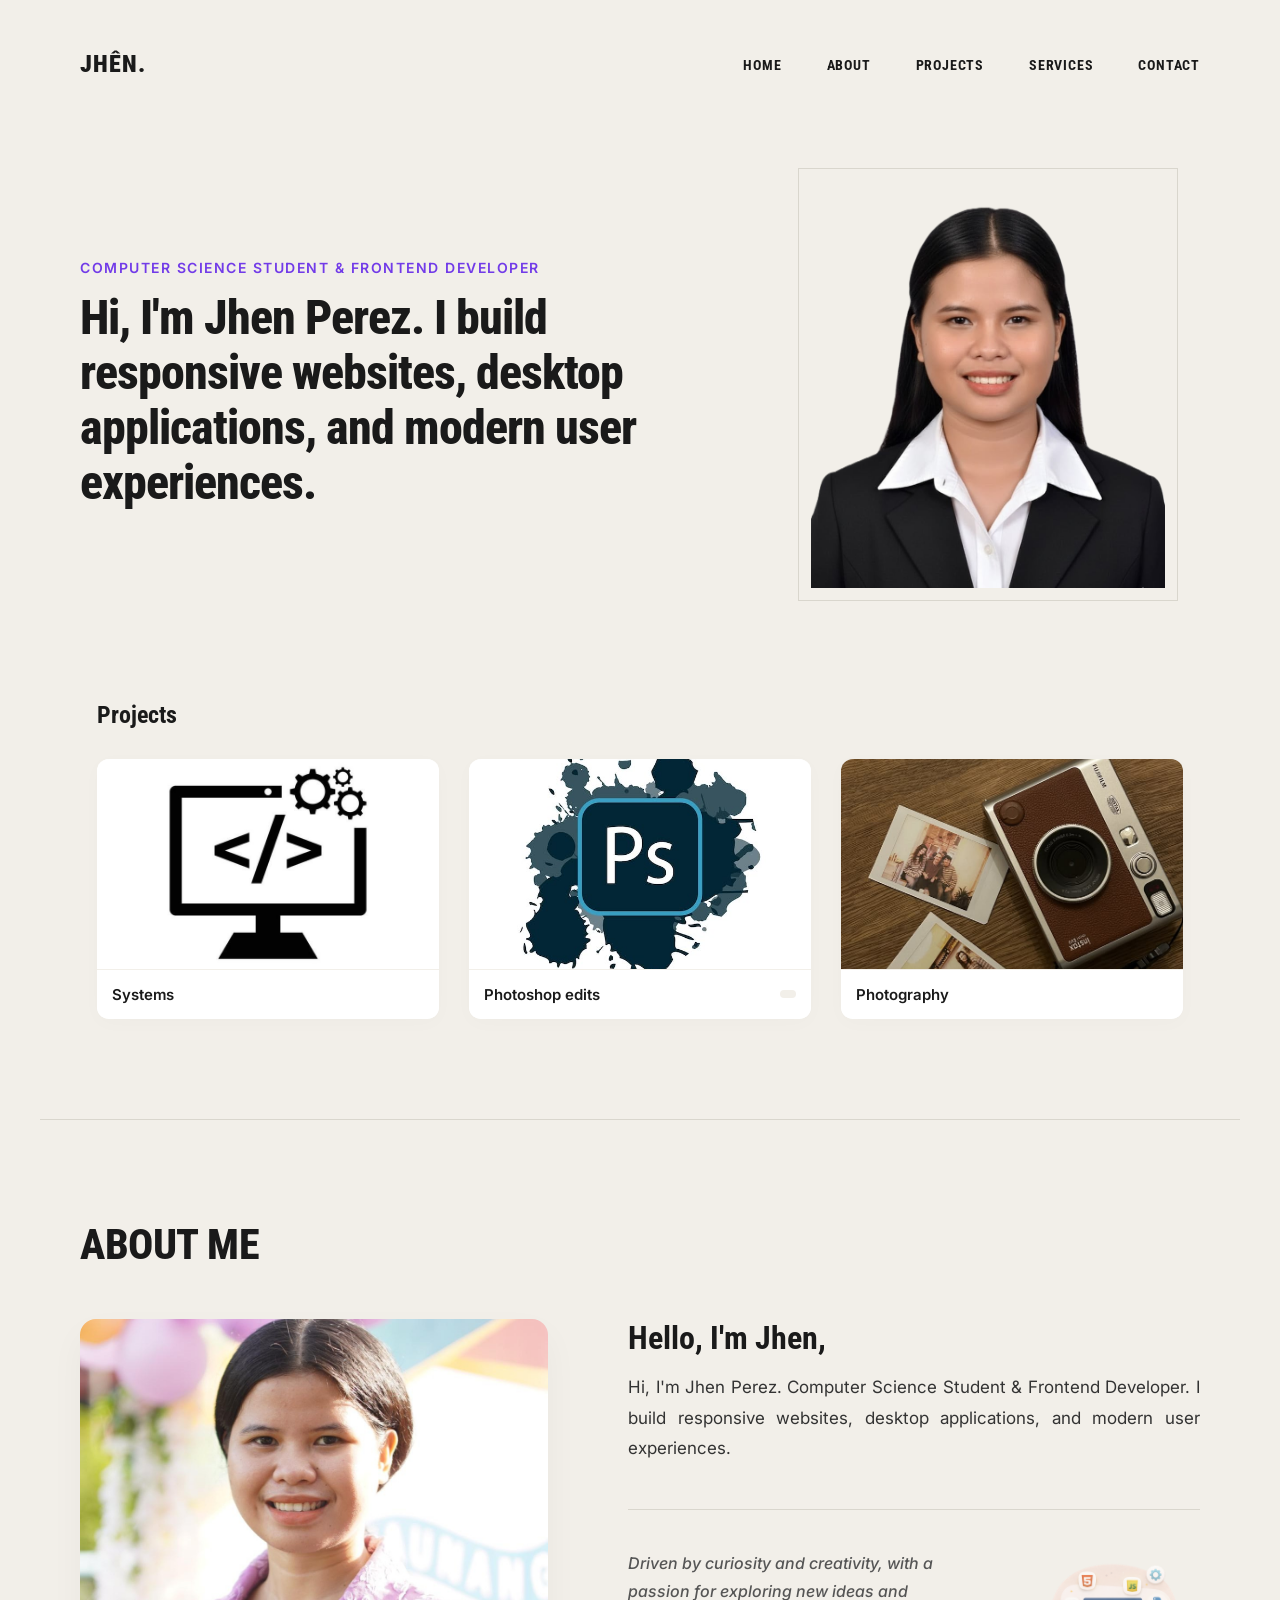
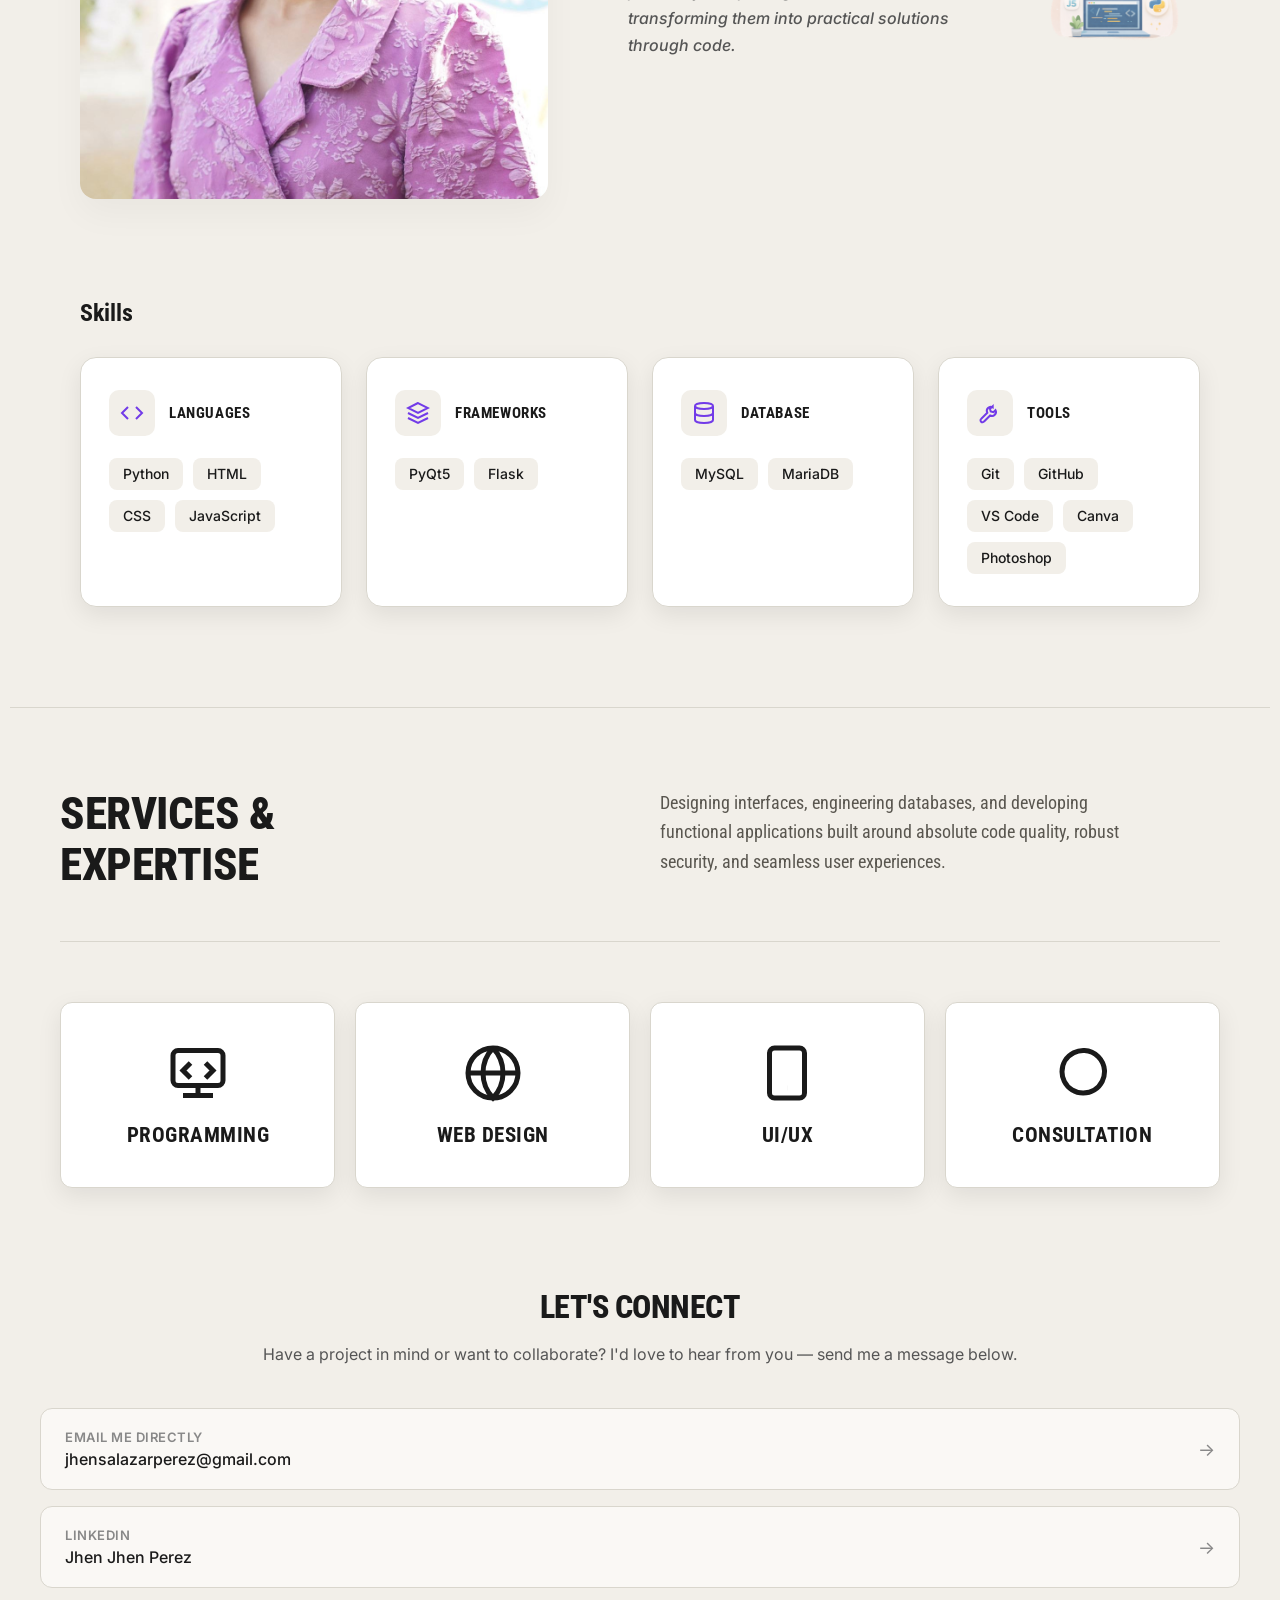
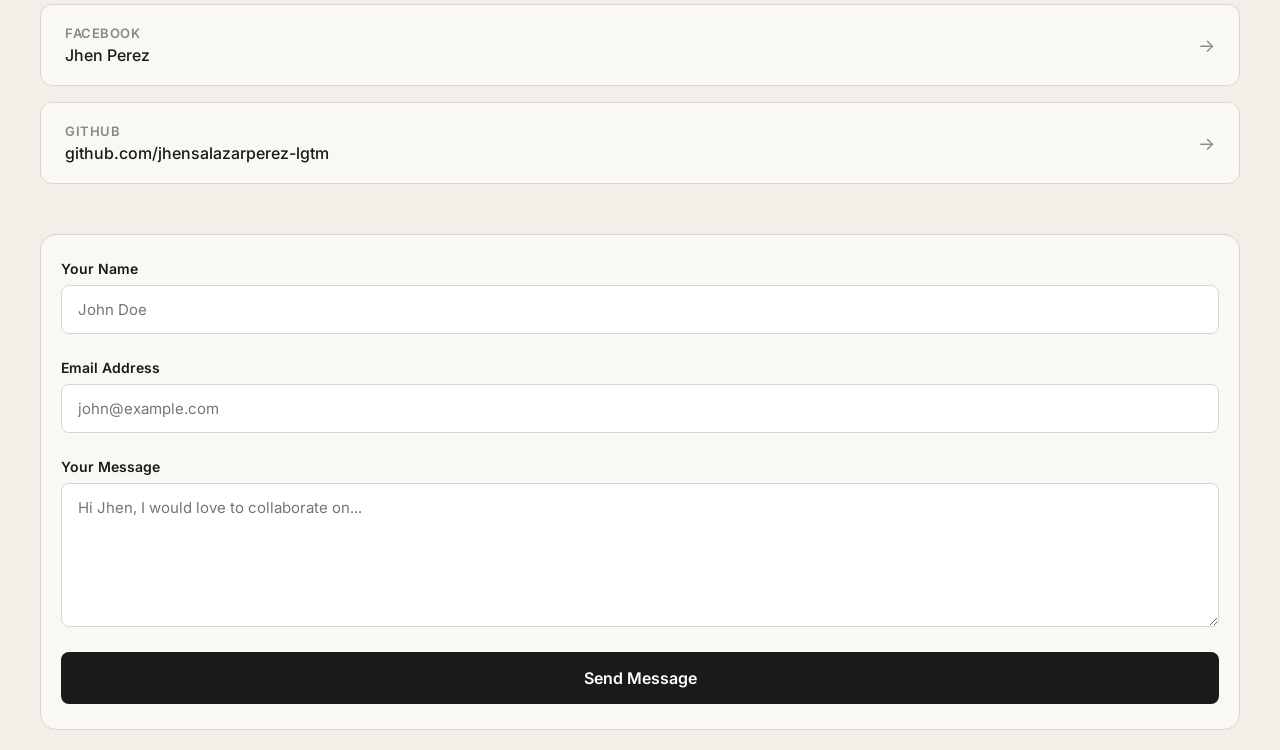
==== index.html @ 94d06344 "Update index.html" ====
<!DOCTYPE html>
<html lang="en">
<head>
  <link rel="preconnect" href="https://fonts.googleapis.com">
  <link rel="preconnect" href="https://fonts.gstatic.com" crossorigin>
  <link href="https://fonts.googleapis.com/css2?family=Roboto+Condensed:ital,wght=0,100..900;1,100..900&display=swap" rel="stylesheet">

  <link rel="stylesheet" href="my_portfolio.css">
  <link rel="stylesheet" href="about-page.css">
  <link rel="stylesheet" href="service-page.css">
  <link rel="stylesheet" href="contact.css">
  <link rel="stylesheet" href="modal.css">

  <meta charset="UTF-8">
  <meta name="viewport" content="width=device-width, initial-scale=1.0">
  <title>Jhen Perez | Portfolio</title>
</head>
<body>
  <div class="first-page-container">
      <div class="header">
        <nav class="navbar">
          <div class="logo">JHÊN.</div>
          
          <input type="checkbox" id="menu-toggle" class="menu-checkbox">
          <label for="menu-toggle" class="hamburger-button">
            <span></span>
            <span></span>
            <span></span>
          </label>

          <ul class="nav-links">
            <li><a href="#home-page">Home</a></li>
            <li><a href="#about-page">About</a></li>
            <li><a href="#feature-page">Projects</a></li>
            <li><a href="#services-page">Services</a></li>
            <li><a href="#contact-page">Contact</a></li>
          </ul>
        </nav>
      </div>

      <div id="home-page" class="me-page">
        <div class="intro">
          <p class="intro-eyebrow">Computer Science Student &amp; Frontend Developer</p>
          <h1 class="intro-text">
            Hi, I'm Jhen Perez. I build responsive websites, desktop applications, and modern user experiences.
          </h1>
        </div>
        <div class="my_photo">
          <div class="photo-frame">
            <img src="id.png" class="profile-img" alt="Jhen Profile">
          </div>
        </div>
      </div>

      <div id="feature-page" class="feature-page">
        <p class="featured-text">Projects</p>
        <div class="featured-divs">
          <!-- Card 1: Systems -->
          <div class="featured-container" data-modal-target="modal-programming">
            <div class="card-img-wrapper">
              <img src="system-logo.jpg" class="project-img" alt="Systems">
            </div>
            <div class="card-meta">
              <span class="project-name">Systems</span>
            </div>
          </div>
          <!-- Card 2: Photoshop Edits -->
          <div class="featured-container" data-modal-target="modal-webdesign">
            <div class="card-img-wrapper">
              <img src="ps-logo.jpg" class="project-img" alt="Photoshop edits">
            </div>
            <div class="card-meta">
              <span class="project-name">Photoshop edits</span>
              <span class="project-tech"></span>
            </div>
          </div>
          <!-- Card 3: Photography -->
          <div class="featured-container" data-modal-target="modal-photography">
            <div class="card-img-wrapper">
              <img src="photography.jpg" class="project-img" alt="Photography Collection">
            </div>
            <div class="card-meta">
              <span class="project-name">Photography</span>
            </div>
          </div>
        </div>
      </div>
  </div> 

  
  <div id="about-page" class="second-page-container">
    <div class="about-header">
      <h2 class="paragraph-about-me">About me</h2>
    </div>
    
    <div class="about-content-grid">
      <div class="second-img-container">
        <img src="jhen.jpg" class="jhen-img" alt="Jhen Portrait">
      </div>
      
      <div class="another-div">
        <div class="hello-im-jhen">
          <h3 class="paragraph-hello">Hello, I'm Jhen,</h3>
          <p class="description-text">
           Hi, I'm Jhen Perez. Computer Science Student & Frontend Developer. I build responsive websites, desktop applications, and modern user experiences.
          </p>
        </div>
        
        <div class="bottom-showcase-container">
          <p class="lower-paragraph">
            Driven by curiosity and creativity, with a passion for exploring new ideas and transforming them into practical solutions through code.
          </p>
          <div class="final-logo">
            <img src="programming_logo.png" class="programming-logo" alt="Programming Showcase Logo">
          </div>
        </div>
      </div>
    </div>
  </div>

  <!-- SKILLS SECTION -->
  <div id="skills-page" class="skills-page">
    <p class="skills-text">Skills</p>
    <div class="skills-grid">
      <div class="skills-category">
        <div class="skills-category-header">
          <div class="skills-icon-box">
            <svg viewBox="0 0 24 24" fill="none" stroke="currentColor" stroke-width="2">
              <path d="M8 6L2 12l6 6M16 6l6 6-6 6" />
            </svg>
          </div>
          <p class="skills-category-title">Languages</p>
        </div>
        <div class="skills-tag-list">
          <span>Python</span>
          <span>HTML</span>
          <span>CSS</span>
          <span>JavaScript</span>
        </div>
      </div>
      <div class="skills-category">
        <div class="skills-category-header">
          <div class="skills-icon-box">
            <svg viewBox="0 0 24 24" fill="none" stroke="currentColor" stroke-width="2">
              <path d="M12 2 2 7l10 5 10-5-10-5zM2 17l10 5 10-5M2 12l10 5 10-5" />
            </svg>
          </div>
          <p class="skills-category-title">Frameworks</p>
        </div>
        <div class="skills-tag-list">
          <span>PyQt5</span>
          <span>Flask</span>
        </div>
      </div>
      <div class="skills-category">
        <div class="skills-category-header">
          <div class="skills-icon-box">
            <svg viewBox="0 0 24 24" fill="none" stroke="currentColor" stroke-width="2">
              <ellipse cx="12" cy="5" rx="9" ry="3" />
              <path d="M3 5v14c0 1.66 4.03 3 9 3s9-1.34 9-3V5M3 12c0 1.66 4.03 3 9 3s9-1.34 9-3" />
            </svg>
          </div>
          <p class="skills-category-title">Database</p>
        </div>
        <div class="skills-tag-list">
          <span>MySQL</span>
          <span>MariaDB</span>
        </div>
      </div>
      <div class="skills-category">
        <div class="skills-category-header">
          <div class="skills-icon-box">
            <svg viewBox="0 0 24 24" fill="none" stroke="currentColor" stroke-width="2">
              <path d="M14.7 6.3a4 4 0 0 0-5.4 5.4l-6 6a2 2 0 1 0 2.8 2.8l6-6a4 4 0 0 0 5.4-5.4l-2.1 2.1-2.7-.7-.7-2.7 2.7-2.5z" />
            </svg>
          </div>
          <p class="skills-category-title">Tools</p>
        </div>
        <div class="skills-tag-list">
          <span>Git</span>
          <span>GitHub</span>
          <span>VS Code</span>
          <span>Canva</span>
          <span>Photoshop</span>
        </div>
      </div>
    </div>
  </div>

  
  <div id="services-page" class="services-section-container">
    <div class="services-inner-wrapper">
      
      <div class="services-hero-section">
        <div class="services-left-col">
          <h2 class="services-headline">Services &amp;<br>Expertise</h2>
        </div>
        <div class="services-right-col">
          <p class="services-intro-para">
            Designing interfaces, engineering databases, and developing functional applications built around absolute code quality, robust security, and seamless user experiences.
          </p>
        </div>
      </div>

      
      <div class="services-panel-container">
        
        <div class="services-card" data-modal-target="modal-programming">
          <div class="services-icon-box">
            <svg viewBox="0 0 24 24" fill="none" stroke="currentColor" stroke-width="2">
              <rect x="2" y="3" width="20" height="14" rx="2" />
              <path d="M6 21h12M12 17v4M9 8l-3 3 3 3M15 8l3 3-3 3" />
            </svg>
          </div>
          <span class="services-card-title">Programming</span>
        </div>

        
        <div class="services-card" data-modal-target="modal-webdesign">
          <div class="services-icon-box">
            <svg viewBox="0 0 24 24" fill="none" stroke="currentColor" stroke-width="2">
              <circle cx="12" cy="12" r="10" />
              <path d="M12 2a14.5 14.5 0 0 0 0 20 14.5 14.5 0 0 0 0-20M2 12h20" />
            </svg>
          </div>
          <span class="services-card-title">Web Design</span>
        </div>

        
        <div class="services-card" data-modal-target="modal-uiux">
          <div class="services-icon-box">
            <svg viewBox="0 0 24 24" fill="none" stroke="currentColor" stroke-width="2">
              <rect x="5" y="2" width="14" height="20" rx="2" />
              <path d="M12 18h.01" />
            </svg>
          </div>
          <span class="services-card-title">UI/UX</span>
        </div>

        
        <div class="services-card" data-modal-target="modal-consultation">
          <div class="services-icon-box">
            <svg viewBox="0 0 24 24" fill="none" stroke="currentColor" stroke-width="2">
              <path d="M21 11.5a8.38 8.38 0 0 1-.9 3.8 8.5 8.5 0 0 1-7.6 4.7 8.38 8.38 0 0 1-7.6-4.7 8.38 8.38 0 0 1-.9-3.8 8.5 8.5 0 0 1 4.7-7.6 8.38 8.38 0 0 1 3.8-.9h.5a8.48 8.48 0 0 1 8 8v.5z" />
            </svg>
          </div>
          <span class="services-card-title">Consultation</span>
        </div>

      </div>

    </div>
  </div>

  <div id="contact-page" class="contact-page-container">
    <div class="contact-content-grid">
      
      <div class="contact-info-side">
        <div class="contact-header">
          <h2 class="paragraph-contact-title">Let's Connect</h2>
          <p class="contact-subtitle">
            Have a project in mind or want to collaborate? I'd love to hear from you — send me a message below.
          </p>
        </div>

        <div class="contact-links-list">
          <a href="mailto:jhensalazarperez@gmail.com" class="contact-card-link">
            <div class="contact-card-content">
              <span class="contact-card-label">Email Me Directly</span>
              <span class="contact-card-value">jhensalazarperez@gmail.com</span>
            </div>
            <span class="arrow-icon">→</span>
          </a>

          <a href="https://www.linkedin.com/in/jhen-jhen-perez-0287103bb" target="_blank" rel="noopener noreferrer" class="contact-card-link">
            <div class="contact-card-content">
              <span class="contact-card-label">LinkedIn</span>
              <span class="contact-card-value">Jhen Jhen Perez</span>
            </div>
            <span class="arrow-icon">→</span>
          </a>

          <a href="https://www.facebook.com/lincoln.rios.73" target="_blank" rel="noopener noreferrer" class="contact-card-link">
            <div class="contact-card-content">
              <span class="contact-card-label">Facebook</span>
              <span class="contact-card-value">Jhen Perez</span>
            </div>
            <span class="arrow-icon">→</span>
          </a>

          <a href="https://github.com/jhensalazarperez-lgtm" target="_blank" rel="noopener noreferrer" class="contact-card-link">
            <div class="contact-card-content">
              <span class="contact-card-label">GitHub</span>
              <span class="contact-card-value">github.com/jhensalazarperez-lgtm</span>
            </div>
            <span class="arrow-icon">→</span>
          </a>
        </div>
      </div>
      
      <div class="contact-form-side">
        <form action="https://api.web3forms.com/submit" method="POST" class="contact-form">
          <input type="hidden" name="access_key" value="39b9abe1-5cf8-413b-ba75-9e03a6b45854">

          <div class="form-group">
            <label for="name" class="form-label">Your Name</label>
            <input type="text" id="name" name="name" required placeholder="John Doe" class="form-input">
          </div>

          <div class="form-group">
            <label for="email" class="form-label">Email Address</label>
            <input type="email" id="email" name="email" required placeholder="john@example.com" class="form-input">
          </div>

          <div class="form-group">
            <label for="message" class="form-label">Your Message</label>
            <textarea id="message" name="message" rows="6" required placeholder="Hi Jhen, I would love to collaborate on..." class="form-textarea"></textarea>
          </div>

          <button type="submit" class="submit-button">Send Message</button>
        </form>
      </div>

    </div>
  </div>

  <!-- MODAL POPUP ENGINE MODULES -->
  <!-- Photography Gallery Modal -->
  <div id="modal-photography" class="modal-overlay">
    <div class="modal-box gallery-modal">
      <span class="close-btn">&times;</span>
      <h2>Photography Gallery</h2>
      <p>A collection of captured moments showcasing visual perspectives, lighting composition, and artistic framing choices.</p>
      
      <div class="photography-gallery-grid">
        <img src="21b38354-5e1d-4953-9130-542cae0b1542.jpg" class="gallery-item" alt="Stacked balancing stones portrait shot">
        <img src="fcfe2bff-c903-4162-a14b-504e3962f5dc.jpg" class="gallery-item" alt="Pink flowers growing upward along wall structure">
        <img src="2652515b-b8d5-4368-b2de-a3a3c8a19a19.jpg" class="gallery-item" alt="Lush green plant leaves under warm sunlight">
        <img src="bcf9e4d7-b32c-45fe-a556-18eda1793aa2.jpg" class="gallery-item" alt="Close-up shot of a green leaf showing depth and texture">
        <img src="8f628cf5-7db2-4237-9ac7-83b0b125e47b.jpg" class="gallery-item" alt="Sunlit green leaves photographed from below">
        <img src="bff3ba85-1c34-45e5-9a92-c72c7c67280d.jpg" class="gallery-item" alt="Macro shot of leaf veins and texture">
      </div>
    </div>
  </div>

  <!-- Systems Modal Featuring Explore Bangkok -->
  <div id="modal-programming" class="modal-overlay">
    <div class="modal-box">
      <span class="close-btn">&times;</span>
      <h2>Featured Web System</h2>
      <p>A fully responsive web platform built to guide users through landmarks, structural highlights, and local insights. Features seamless UI transitions, scannable documentation maps, and modern layouts optimized across desktop and mobile form factors.</p>
      
      <a href="https://jhensalazarperez-lgtm.github.io/explore-bangkok-site/" target="_blank" rel="noopener noreferrer" class="modal-project-link">
        Explore Bangkok Site <span>→</span>
      </a>
    </div>
  </div>

  <!-- Photoshop Modal -->
  <div id="modal-webdesign" class="modal-overlay">
    <div class="modal-box">
      <span class="close-btn">&times;</span>
      <h2>Photoshop Editing</h2>
      <p>A collection of photo edits showcasing color correction, retouching, and creative composition — blending technical precision with visual storytelling.</p>
    </div>
  </div>

  <div id="modal-uiux" class="modal-overlay">
    <div class="modal-box">
      <span class="close-btn">&times;</span>
      <h2>UI/UX Design</h2>
      <p>Wireframing, interactive prototyping, user journey mapping, and micro-interactions optimized for sleek user retention and clean presentation.</p>
    </div>
  </div>

  <div id="modal-consultation" class="modal-overlay">
    <div class="modal-box">
      <span class="close-btn">&times;</span>
      <h2>Consultation Services</h2>
      <p>Strategic technology alignment sessions, code refactoring deep-dives, architectural guidance, and development roadmapping workflows.</p>
    </div>
  </div>

  <!-- STABLE JAVASCRIPT CONTROLLER -->
  <script>
    // Safe, explicit modal opening workflow
    document.querySelectorAll('[data-modal-target]').forEach(trigger => {
      trigger.addEventListener('click', function(e) {
        e.preventDefault(); // Blocks unexpected multi-touch mobile events
        const targetId = this.getAttribute('data-modal-target');
        const targetModal = document.getElementById(targetId);
        
        if (targetModal) {
          targetModal.classList.add('active');
          document.body.style.overflow = 'hidden';
        }
      });
    });

    // Explicit close button hook setup
    document.querySelectorAll('.close-btn').forEach(btn => {
      btn.addEventListener('click', function(e) {
        e.preventDefault();
        const parentModal = this.closest('.modal-overlay');
        if (parentModal) {
          parentModal.classList.remove('active');
          document.body.style.overflow = '';
        }
      });
    });

    // Dark backdrop outer overlay close mechanism
    document.querySelectorAll('.modal-overlay').forEach(overlay => {
      overlay.addEventListener('click', function(e) {
        if (e.target === this) {
          this.classList.remove('active');
          document.body.style.overflow = '';
        }
      });
    });

    // Skills cards scroll-in reveal
    const skillCards = document.querySelectorAll('.skills-category');
    if (skillCards.length) {
      const revealObserver = new IntersectionObserver((entries) => {
        entries.forEach(entry => {
          if (entry.isIntersecting) {
            entry.target.classList.add('in-view');
            revealObserver.unobserve(entry.target);
          }
        });
      }, { threshold: 0.2 });

      skillCards.forEach(card => revealObserver.observe(card));
    }
  </script>
</body>
</html>
---- my_portfolio.css ----
body {
  margin: 0;
  background-color: #F2EFE9;
  display: flex;
  flex-direction: column;
  width: 100%;
  overflow-x: hidden;
}

html {
  scroll-behavior: smooth;
}

@import url('https://fonts.googleapis.com/css2?family=Inter:wght@400;600;700&display=swap');

.first-page-container {
  display: flex;
  flex-direction: column;
  width: 100%;
}

.navbar {
  display: flex;
  justify-content: space-between;
  align-items: center;
  max-width: 1200px;
  margin: 0 auto;
  padding: 30px 40px;
  position: relative;
}

.logo {
  font-family: "Roboto Condensed", sans-serif;
  font-weight: 900;
  font-size: 24px;
  letter-spacing: 1px;
  color: #1a1a1a;
}

.nav-links {
  display: flex;
  list-style-type: none;  
  margin: 0;
  padding: 0;
  gap: 45px;         
}

.nav-links li a {
  font-family: "Roboto Condensed", sans-serif;
  font-weight: bold;
  text-transform: uppercase;
  font-size: 14px;
  letter-spacing: 0.8px;
  text-decoration: none; 
  color: #1a1a1a;
  transition: opacity 0.2s ease;
}

.nav-links li a:hover {
  opacity: 0.6;
}

.menu-checkbox, .hamburger-button {
  display: none;
}

.header {
  background-color: #F2EFE9;
}

.me-page {
  display: grid;
  grid-template-columns: 1.2fr 0.8fr;
  max-width: 1200px;
  margin: 0 auto;
  padding: 60px 40px 100px 40px;
  align-items: center;
  gap: 60px;
}

.intro-eyebrow {
  font-family: 'Inter', sans-serif;
  font-weight: 600;
  font-size: 14px;
  letter-spacing: 1.5px;
  text-transform: uppercase;
  color: #723be8;
  margin: 0 0 14px 0;
  opacity: 0;
  animation: fadeInScale 1s cubic-bezier(0.16, 1, 0.3, 1) forwards;
}

.intro-text {
  font-family: "Roboto Condensed", sans-serif;
  font-size: 3rem; 
  font-weight: 800;
  line-height: 1.15;
  color: #1a1a1a;
  text-align: left;
  margin: 0;
  letter-spacing: -1px;
  opacity: 0;
  animation: fadeInScale 1s cubic-bezier(0.16, 1, 0.3, 1) forwards;
}

.intro-subtext {
  font-family: 'Inter', sans-serif;
  font-weight: 400;
  font-size: 17px;
  line-height: 1.7;
  color: #555555;
  max-width: 460px;
  margin: 20px 0 0 0;
  opacity: 0;
  animation: fadeInScale 1s cubic-bezier(0.16, 1, 0.3, 1) forwards;
  animation-delay: 0.1s;
}

@keyframes fadeInScale {
  0% { opacity: 0; transform: translateY(20px); }
  100% { opacity: 1; transform: translateY(0); }
}

.my_photo {
  display: flex;
  justify-content: center;
}

.photo-frame {
  width: 100%;
  max-width: 380px;
  border: 1px solid #D9D6CD;
  padding: 12px;
  background-color: #F2EFE9;
}

.profile-img {
  width: 100%;
  height: auto;
  display: block;
  object-fit: cover;
}

.feature-page {
  max-width: 1200px;
  margin: 0 auto;
  padding: 0 40px 100px 40px;
}

.featured-text {
  font-size: 24px;
  font-weight: bold;
  font-family: "Roboto Condensed", sans-serif;
  color: #1a1a1a;
  margin: 0 0 30px 0;
}

.featured-divs {
  display: grid;
  grid-template-columns: repeat(3, 1fr);
  gap: 30px;
}

.featured-container {
  display: flex;
  flex-direction: column;
  background: #ffffff;
  border-radius: 12px;
  overflow: hidden;
  box-shadow: 0 4px 20px rgba(0,0,0,0.02);
  transition: transform 0.3s ease;
}

.featured-container:hover {
  transform: translateY(-4px);
}

.card-img-wrapper {
  width: 100%;
  height: 210px;
  overflow: hidden;
  background-color: #eae7e0;
}

.project-img {
  width: 100%;
  height: 100%;
  object-fit: cover;
  transition: transform 0.5s ease;
}

.featured-container:hover .project-img {
  transform: scale(1.04);
}

.card-meta {
  display: flex;
  justify-content: space-between;
  align-items: center;
  padding: 15px;
  background-color: #ffffff;
  border-top: 1px solid #F2EFE9;
}

.project-name {
  font-family: 'Inter', sans-serif;
  font-weight: 600;
  font-size: 15px;
  color: #1a1a1a;
}

.project-tech {
  font-family: "Roboto Condensed", sans-serif;
  font-size: 12px;
  color: #888888;
  background: #F2EFE9;
  padding: 4px 8px;
  border-radius: 4px;
}

/* ==========================================================================
   SKILLS SECTION
   ========================================================================== */
.skills-page {
  max-width: 1200px;
  margin: 0 auto;
  padding: 0 40px 100px 40px;
}

.skills-text {
  font-size: 24px;
  font-weight: bold;
  font-family: "Roboto Condensed", sans-serif;
  color: #1a1a1a;
  margin: 0 0 30px 0;
}

.skills-grid {
  display: grid;
  grid-template-columns: repeat(4, 1fr);
  gap: 24px;
}

.skills-category {
  background: #ffffff;
  border: 1px solid #D9D6CD;
  border-radius: 16px;
  padding: 32px 28px;
  box-shadow: 0 8px 24px rgba(0,0,0,0.08);
  transition: transform 0.4s cubic-bezier(0.16, 1, 0.3, 1),
              opacity 0.6s ease,
              border-color 0.3s ease,
              background-color 0.3s ease,
              box-shadow 0.3s ease;
  min-height: 180px;
  opacity: 0;
  transform: translateY(24px);
}

.skills-category.in-view {
  opacity: 1;
  transform: translateY(0);
}

.skills-category.in-view:nth-child(1) { transition-delay: 0s; }
.skills-category.in-view:nth-child(2) { transition-delay: 0.1s; }
.skills-category.in-view:nth-child(3) { transition-delay: 0.2s; }
.skills-category.in-view:nth-child(4) { transition-delay: 0.3s; }

.skills-category:hover {
  transform: translateY(-6px);
  border-color: #1a1a1a;
  background-color: #1a1a1a;
  box-shadow: 0 16px 32px rgba(0,0,0,0.18);
}

.skills-category-header {
  display: flex;
  align-items: center;
  gap: 14px;
  margin-bottom: 22px;
}

.skills-icon-box {
  flex-shrink: 0;
  width: 46px;
  height: 46px;
  border-radius: 10px;
  background-color: #F2EFE9;
  color: #723be8;
  display: flex;
  align-items: center;
  justify-content: center;
  transition: transform 0.4s cubic-bezier(0.34, 1.56, 0.64, 1);
}

.skills-category:hover .skills-icon-box {
  transform: rotate(-8deg) scale(1.08);
}

.skills-icon-box svg {
  width: 24px;
  height: 24px;
}

.skills-category-title {
  font-family: "Roboto Condensed", sans-serif;
  font-weight: 700;
  font-size: 15px;
  text-transform: uppercase;
  letter-spacing: 0.6px;
  color: #1a1a1a;
  margin: 0;
  transition: color 0.3s ease;
}

.skills-category:hover .skills-category-title {
  color: #ffffff;
}

.skills-tag-list {
  display: flex;
  flex-wrap: wrap;
  align-items: center;
  gap: 10px;
}

.skills-tag-list span {
  font-family: 'Inter', sans-serif;
  font-weight: 500;
  font-size: 14px;
  line-height: 1;
  color: #1a1a1a;
  background: #F2EFE9;
  padding: 9px 14px;
  border-radius: 8px;
  white-space: nowrap;
  transition: background-color 0.3s ease, color 0.3s ease;
}

.skills-category:hover .skills-tag-list span {
  background: #333333;
  color: #ffffff;
}

@media (prefers-reduced-motion: reduce) {
  .skills-category {
    opacity: 1;
    transform: none;
    transition: none;
  }
}

@media (max-width: 768px) {
  .navbar {
    padding: 20px;
  }

  .hamburger-button {
    display: flex;
    flex-direction: column;
    justify-content: space-between;
    width: 24px;
    height: 18px;
    cursor: pointer;
    z-index: 10000;
  }

  .hamburger-button span {
    display: block;
    width: 100%;
    height: 2px;
    background-color: #1a1a1a;
    transition: transform 0.3s ease, opacity 0.3s ease;
  }

  .menu-checkbox {
    display: none;
  }

  .nav-links {
    display: flex;
    flex-direction: column;
    gap: 0;
    position: absolute;
    top: 100%;
    left: 0;
    width: 100%;
    background-color: #F2EFE9;
    border-bottom: 1px solid #D9D6CD;
    max-height: 0;
    overflow: hidden;
    transition: max-height 0.3s cubic-bezier(0.16, 1, 0.3, 1);
    z-index: 999;
  }

  .nav-links li {
    width: 100%;
  }

  .nav-links li a {
    display: block;
    padding: 20px;
    border-top: 1px solid rgba(0,0,0,0.04);
    font-size: 15px;
    text-align: center;
  }

  .menu-checkbox:checked ~ .nav-links {
    max-height: 300px;
  }

  .menu-checkbox:checked ~ .hamburger-button span:nth-child(1) {
    transform: translateY(8px) rotate(45deg);
  }
  .menu-checkbox:checked ~ .hamburger-button span:nth-child(2) {
    opacity: 0;
  }
  .menu-checkbox:checked ~ .hamburger-button span:nth-child(3) {
    transform: translateY(-8px) rotate(-45deg);
  }

  .me-page {
    grid-template-columns: 1fr;
    padding: 40px 20px;
    gap: 40px;
  }

  .intro-text {
    font-size: 2.2rem;
    text-align: center;
  }

  .intro-eyebrow, .intro-subtext {
    text-align: center;
    max-width: 100%;
  }

  .photo-frame {
    max-width: 280px;
  }

  .feature-page {
    padding: 0 20px 60px 20px;
  }

  .featured-divs {
    grid-template-columns: 1fr;
    gap: 30px;
  }
  
  .card-img-wrapper {
    height: 190px;
  }

  .skills-page {
    padding: 0 20px 60px 20px;
  }

  .skills-grid {
    grid-template-columns: 1fr 1fr;
  }
}

@media (max-width: 480px) {
  .skills-grid {
    grid-template-columns: 1fr;
  }
}
---- about-page.css ----
@import url('https://fonts.googleapis.com/css2?family=Inter:wght@400;500;600&display=swap');

.second-page-container {
  width: 100%;
  max-width: 1200px;
  margin: 0 auto;
  box-sizing: border-box;
  padding: 100px 40px;
  background-color: #F2EFE9;
  border-top: 1px solid #D9D6CD;
}

.about-header {
  margin-bottom: 50px;
}

.paragraph-about-me {
  margin: 0;
  font-size: 42px;
  font-family: "Roboto Condensed", sans-serif;
  font-weight: 800;
  text-transform: uppercase;
  color: #1a1a1a;
  letter-spacing: -0.5px;
}

.about-content-grid {
  display: grid;
  grid-template-columns: 0.9fr 1.1fr;
  gap: 80px;
  align-items: start;
}

.second-img-container {
  width: 100%;
}

.jhen-img {
  width: 100%;
  height: auto;
  max-height: 480px;
  object-fit: cover;
  border-radius: 16px;
  box-shadow: 0px 15px 35px rgba(0, 0, 0, 0.04);
  display: block;
}

.another-div {
  display: flex;
  flex-direction: column;
  gap: 45px;
}

.hello-im-jhen {
  display: flex;
  flex-direction: column;
  gap: 15px;
}

.paragraph-hello {
  font-family: "Roboto Condensed", sans-serif;
  font-size: 32px;
  font-weight: bold;
  margin: 0;
  color: #1a1a1a;
}

.description-text {
  margin: 0;
  font-family: 'Inter', sans-serif;
  font-weight: 400;
  line-height: 1.8;
  font-size: 17px;
  text-align: justify;
  color: #333333;
}

.bottom-showcase-container {
  display: grid;
  grid-template-columns: 1fr 180px;
  gap: 40px;
  align-items: center;
  padding-top: 35px;
  border-top: 1px solid #D9D6CD;
}

.lower-paragraph {
  font-family: 'Inter', sans-serif;
  font-weight: 500;
  font-size: 16px;
  line-height: 1.7;
  font-style: italic;
  margin: 0;
  color: #555555;
}

.final-logo {
  display: flex;
  justify-content: flex-end;
}

.programming-logo {
  width: 100%;
  max-width: 200px;
  height: auto;
  object-fit: contain;
  opacity: 0.85;
}

@media (max-width: 768px) {
  .second-page-container {
    padding: 60px 20px;
  }

  .about-header {
    margin-bottom: 30px;
  }

  .paragraph-about-me {
    font-size: 32px;
    text-align: center;
  }

  .about-content-grid {
    grid-template-columns: 1fr;
    gap: 30px;
  }

  .jhen-img {
    max-height: 340px;
  }

  .another-div {
    gap: 35px;
  }

  .paragraph-hello {
    font-size: 26px;
    text-align: center;
  }

  .description-text {
    font-size: 16px;
  }

  .bottom-showcase-container {
    grid-template-columns: 1fr;
    gap: 25px;
    text-align: center;
    padding-top: 25px;
  }

  .final-logo {
    justify-content: center;
  }

  .programming-logo {
    max-width: 130px;
  }
}
---- service-page.css ----
.services-section-container {
  width: 100%;
  background-color: #F2EFE9; 
  border-top: 1px solid #D9D6CD; 
  padding: 80px 4% 100px 4%;
  box-sizing: border-box;
  font-family: 'Roboto Condensed', sans-serif;
}

.services-inner-wrapper {
  max-width: 1200px;
  margin: 0 auto;
}

.services-hero-section {
  display: flex;
  flex-direction: row;
  justify-content: space-between;
  align-items: flex-start;
  gap: 40px;
  border-bottom: 1px solid #D9D6CD;
  padding-bottom: 50px;
  margin-bottom: 60px;
}

.services-left-col {
  flex: 1;
}

.services-headline {
  font-size: 2.8rem;
  font-weight: 800;
  text-transform: uppercase;
  color: #1a1a1a; 
  line-height: 1.15;
  margin: 0;
  letter-spacing: -0.5px;
}

.services-right-col {
  flex: 1;
}

.services-intro-para {
  font-size: 1.15rem;
  color: #59564f;
  line-height: 1.6;
  margin: 0;
  max-width: 500px;
}

.services-panel-container {
  display: grid;
  grid-template-columns: repeat(4, 1fr);
  gap: 20px;
}

.services-card {
  background-color: #ffffff;
  border: 1px solid #D9D6CD;
  border-radius: 12px;
  padding: 40px 30px;
  display: flex;
  flex-direction: column;
  align-items: center;
  justify-content: center;
  text-align: center;
  box-shadow: 0 8px 24px rgba(0,0,0,0.08);
  transition: transform 0.3s cubic-bezier(0.25, 0.8, 0.25, 1), 
              border-color 0.3s ease, 
              background-color 0.3s ease,
              box-shadow 0.3s ease;
  cursor: pointer;
}

.services-card:hover {
  transform: translateY(-5px);
  box-shadow: 0 16px 32px rgba(0,0,0,0.18);
  border-color: #1a1a1a;
  background-color: #1a1a1a; 
}

.services-icon-box {
  width: 60px;
  height: 60px;
  display: flex;
  align-items: center;
  justify-content: center;
  margin-bottom: 20px;
  color: #1a1a1a; 
  transition: color 0.3s ease;
}

.services-icon-box svg {
  width: 100%;
  height: 100%;
}

.services-card:hover .services-icon-box {
  color: #ffffff;
}

.services-card-title {
  color: #1a1a1a;
  font-size: 1.3rem;
  font-weight: 700;
  text-transform: uppercase;
  letter-spacing: 0.5px;
  transition: color 0.3s ease;
}

.services-card:hover .services-card-title {
  color: #ffffff;
}

@media (max-width: 992px) {
  .services-hero-section {
    flex-direction: column;
    gap: 20px;
    padding-bottom: 40px;
  }

  .services-headline {
    font-size: 2.3rem;
  }

  .services-panel-container {
    grid-template-columns: repeat(2, 1fr);
    gap: 15px;
  }
}

@media (max-width: 480px) {
  .services-section-container {
    padding: 60px 5% 80px 5%;
  }

  .services-headline {
    font-size: 1.8rem;
  }

  .services-intro-para {
    font-size: 1rem;
  }

  .services-panel-container {
    grid-template-columns: 1fr;
  }

  .services-card {
    padding: 30px 20px;
  }
}
---- contact.css ----
* {
  box-sizing: border-box;
  margin: 0;
  padding: 0;
}

body {
  background-color: #F2EFE9;
  font-family: 'Inter', sans-serif;
  display: flex;
  justify-content: center;
  align-items: center;
  min-height: 100vh;
  padding: 40px 20px;
}

.contact-page-container {
  width: 100%;
  max-width: 1200px;
  background-color: #F2EFE9;
}

.contact-content-grid {
  display: grid;
  grid-template-columns: 1fr 1fr;
  gap: 80px;
  align-items: start;
}

.contact-info-side {
  display: flex;
  flex-direction: column;
  gap: 40px;
}

.paragraph-contact-title {
  margin: 0;
  font-size: 42px;
  font-family: "Roboto Condensed", sans-serif;
  font-weight: 800;
  text-transform: uppercase;
  color: #1a1a1a;
  letter-spacing: -0.5px;
}

.contact-subtitle {
  margin: 15px 0 0 0;
  font-family: 'Inter', sans-serif;
  font-weight: 400;
  line-height: 1.7;
  font-size: 17px;
  color: #555555;
}

.contact-links-list {
  display: flex;
  flex-direction: column;
  gap: 16px;
}

.contact-card-link {
  display: flex;
  justify-content: space-between;
  align-items: center;
  padding: 20px 24px;
  background-color: #FAF8F5; 
  border: 1px solid #D9D6CD;
  border-radius: 12px;
  text-decoration: none;
  transition: all 0.3s ease;
}

.contact-card-link:hover {
  border-color: #1a1a1a;
  background-color: #ffffff;
  transform: translateY(-2px);
}

.contact-card-content {
  display: flex;
  flex-direction: column;
  gap: 4px;
}

.contact-card-label {
  font-family: 'Inter', sans-serif;
  font-size: 13px;
  font-weight: 600;
  text-transform: uppercase;
  letter-spacing: 0.5px;
  color: #888888;
}

.contact-card-value {
  font-family: 'Inter', sans-serif;
  font-size: 16px;
  font-weight: 500;
  color: #1a1a1a;
}

.arrow-icon {
  font-size: 18px;
  color: #888888;
  transition: transform 0.3s ease;
}

.contact-card-link:hover .arrow-icon {
  color: #1a1a1a;
  transform: translateX(5px);
}

.contact-form-side {
  background-color: #FAF8F5;
  border: 1px solid #D9D6CD;
  border-radius: 16px;
  padding: 40px;
}

.contact-form {
  display: flex;
  flex-direction: column;
  gap: 25px;
}

.form-group {
  display: flex;
  flex-direction: column;
  gap: 8px;
}

.form-label {
  font-family: 'Inter', sans-serif;
  font-size: 14px;
  font-weight: 600;
  color: #1a1a1a;
}

.form-input,
.form-textarea {
  width: 100%;
  box-sizing: border-box;
  padding: 14px 16px;
  background-color: #ffffff;
  border: 1px solid #D9D6CD;
  border-radius: 8px;
  font-family: 'Inter', sans-serif;
  font-size: 15px;
  color: #1a1a1a;
  transition: border-color 0.3s ease;
}

.form-input:focus,
.form-textarea:focus {
  outline: none;
  border-color: #1a1a1a;
}

.form-textarea {
  resize: vertical;
}

.submit-button {
  background-color: #1a1a1a;
  color: #ffffff;
  border: none;
  border-radius: 8px;
  padding: 16px;
  font-family: 'Inter', sans-serif;
  font-size: 16px;
  font-weight: 600;
  cursor: pointer;
  transition: background-color 0.3s ease, transform 0.2s ease;
}

.submit-button:hover {
  background-color: #333333;
}

.submit-button:active {
  transform: scale(0.98);
}

  body {
    padding: 20px 10px;
  }

  .contact-content-grid {
    grid-template-columns: 1fr;
    gap: 50px;
  }

  .paragraph-contact-title {
    font-size: 32px;
    text-align: center;
  }

  .contact-subtitle {
    text-align: center;
    font-size: 16px;
  }

  .contact-form-side {
    padding: 25px 20px;
  }
}
---- modal.css ----
/* --- PREMIUM POP-UP MODAL ENGINE --- */
.modal-overlay {
  position: fixed;
  top: 0;
  left: 0;
  width: 100%;
  height: 100%;
  background: rgba(10, 10, 10, 0.6);
  backdrop-filter: blur(8px);
  display: flex;
  align-items: center;
  justify-content: center;
  opacity: 0;
  pointer-events: none;
  transition: opacity 0.3s cubic-bezier(0.25, 1, 0.5, 1);
  z-index: 99999;
  padding: 20px;
  box-sizing: border-box;
}

.modal-overlay.active {
  opacity: 1;
  pointer-events: auto;
}

.modal-box {
  background: #ffffff;
  padding: 40px 32px 32px 32px;
  border-radius: 20px;
  max-width: 500px;
  width: 100%;
  position: relative;
  box-shadow: 0 25px 50px -12px rgba(0, 0, 0, 0.25);
  transform: scale(0.96) translateY(10px);
  transition: transform 0.3s cubic-bezier(0.25, 1, 0.5, 1);
  box-sizing: border-box;
  max-height: 85vh;
  overflow-y: auto;
  -webkit-overflow-scrolling: touch;
}

/* Elegant wider layout option for visual galleries */
.modal-box.gallery-modal {
  max-width: 760px;
}

.modal-overlay.active .modal-box {
  transform: scale(1) translateY(0);
}

/* Sleek top-right close boundary action */
.close-btn {
  position: absolute;
  top: 14px;
  right: 18px;
  font-size: 28px;
  font-weight: 300;
  color: #8c8c8c;
  cursor: pointer;
  line-height: 1;
  transition: color 0.2s ease, transform 0.2s ease;
  user-select: none;
  padding: 10px;
}

.close-btn:hover {
  color: #111111;
  transform: scale(1.08);
}

.modal-box h2 {
  margin: 0 0 14px 0;
  font-size: 1.75rem;
  font-weight: 700;
  color: #111111;
  letter-spacing: -0.02em;
  font-family: 'Roboto Condensed', sans-serif;
  border-bottom: 1px solid #f0f0f0;
  padding-bottom: 10px;
}

.modal-box p {
  color: #4a4a4a;
  line-height: 1.7;
  font-size: 1.05rem;
  margin: 0 0 16px 0;
  font-family: 'Roboto Condensed', sans-serif;
}

/* --- PHOTOGRAPHY GRID FRAMEWORK --- */
.photography-gallery-grid {
  display: grid;
  grid-template-columns: repeat(auto-fill, minmax(220px, 1fr));
  gap: 16px;
  margin-top: 24px;
  width: 100%;
}

.gallery-item {
  width: 100%;
  height: auto;
  object-fit: contain;
  border-radius: 10px;
  border: 1px solid #e5e5e5;
  transition: transform 0.25s ease, box-shadow 0.25s ease;
  display: block;
}

@media (hover: hover) {
  .gallery-item:hover {
    transform: translateY(-2px);
    box-shadow: 0 8px 16px rgba(0,0,0,0.1);
  }
  .services-card:hover, .featured-container:hover {
    transform: translateY(-2px);
  }
}

.services-card, .featured-container {
  cursor: pointer;
  -webkit-tap-highlight-color: transparent; /* Prevents ugly mobile flash overlays */
  transition: transform 0.2s ease;
}

/* Mobile Responsive Optimizations */
@media (max-width: 480px) {
  .photography-gallery-grid {
    grid-template-columns: 1fr;
    gap: 14px;
  }
  .modal-box {
    padding: 36px 20px 24px 20px;
    max-height: 90vh;
  }
  .modal-box h2 {
    font-size: 1.5rem;
  }
}

/* Project Link Button Styling */
.modal-project-link {
  display: inline-flex;
  align-items: center;
  gap: 8px;
  margin-top: 12px;
  padding: 10px 20px;
  background-color: #111111;
  color: #ffffff;
  text-decoration: none;
  font-family: 'Roboto Condensed', sans-serif;
  font-weight: 600;
  border-radius: 8px;
  transition: background-color 0.2s ease;
}

.modal-project-link:hover {
  background-color: #333333;
}
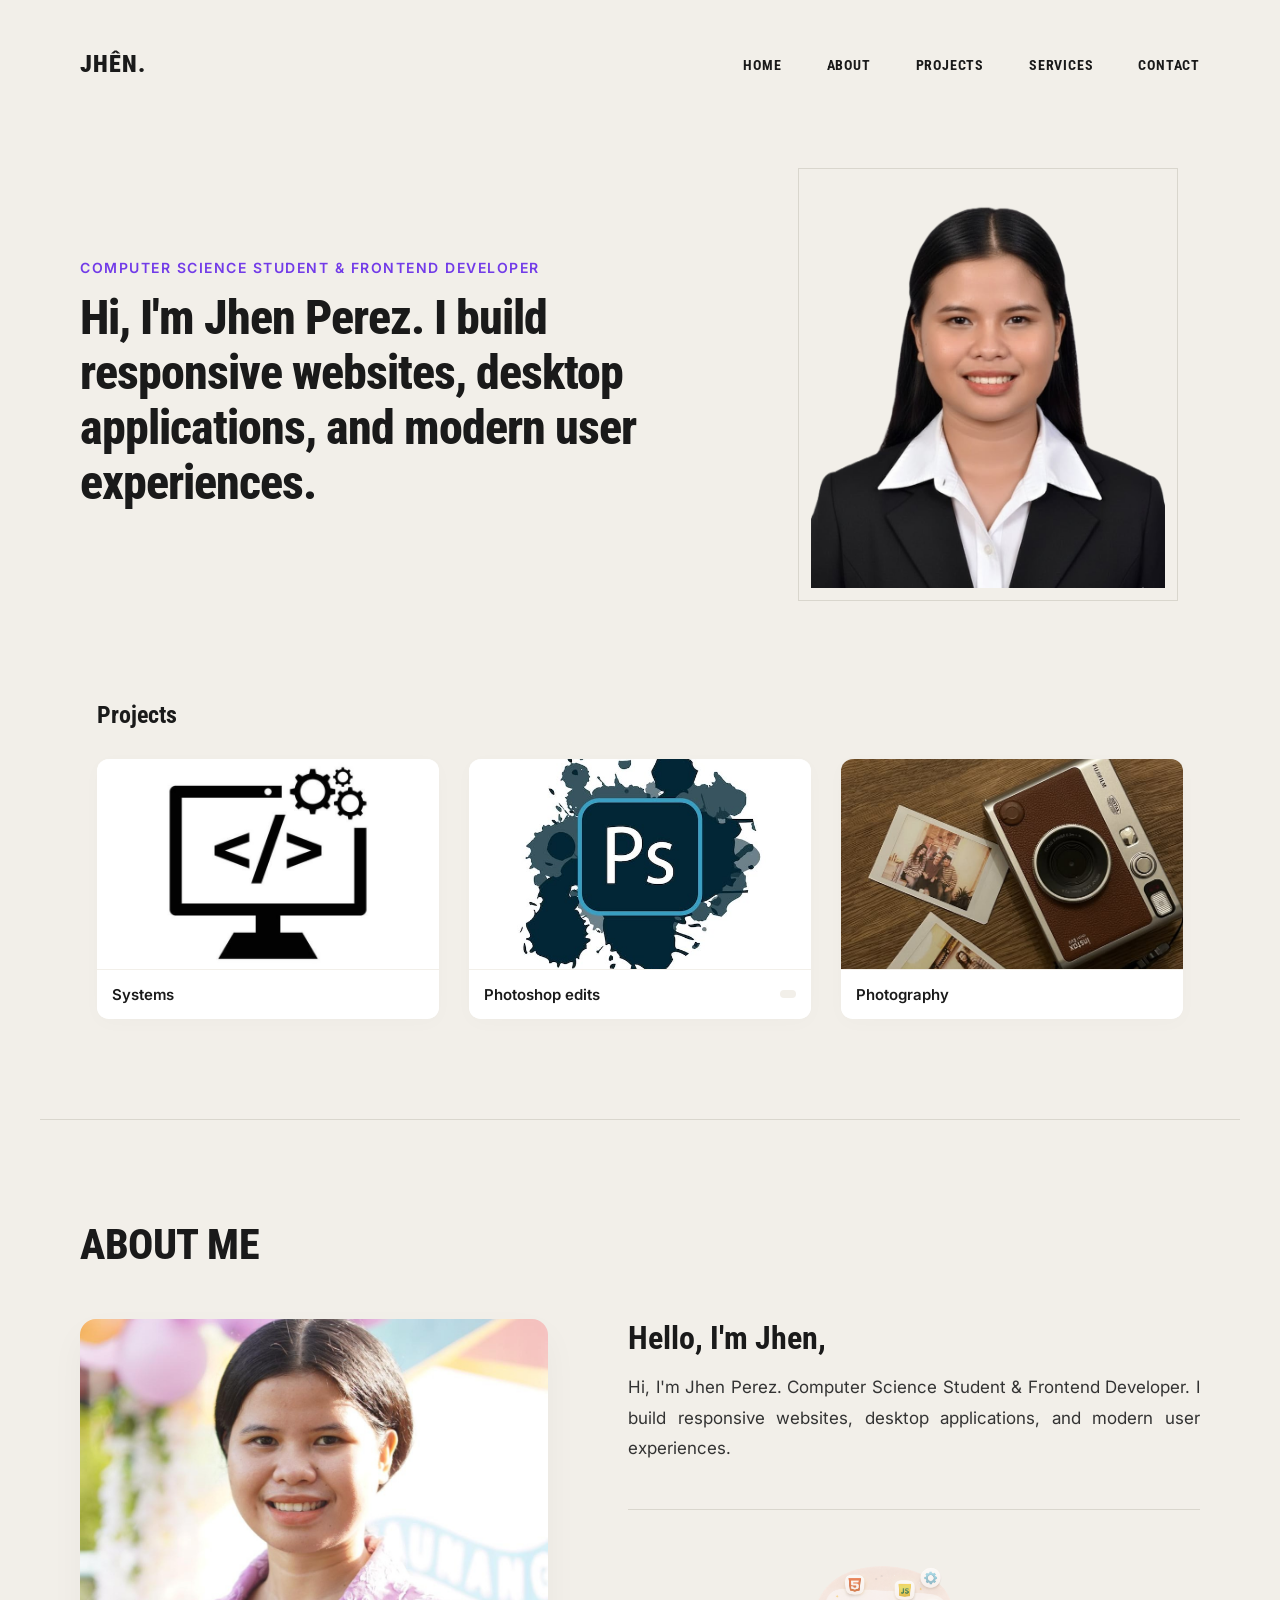
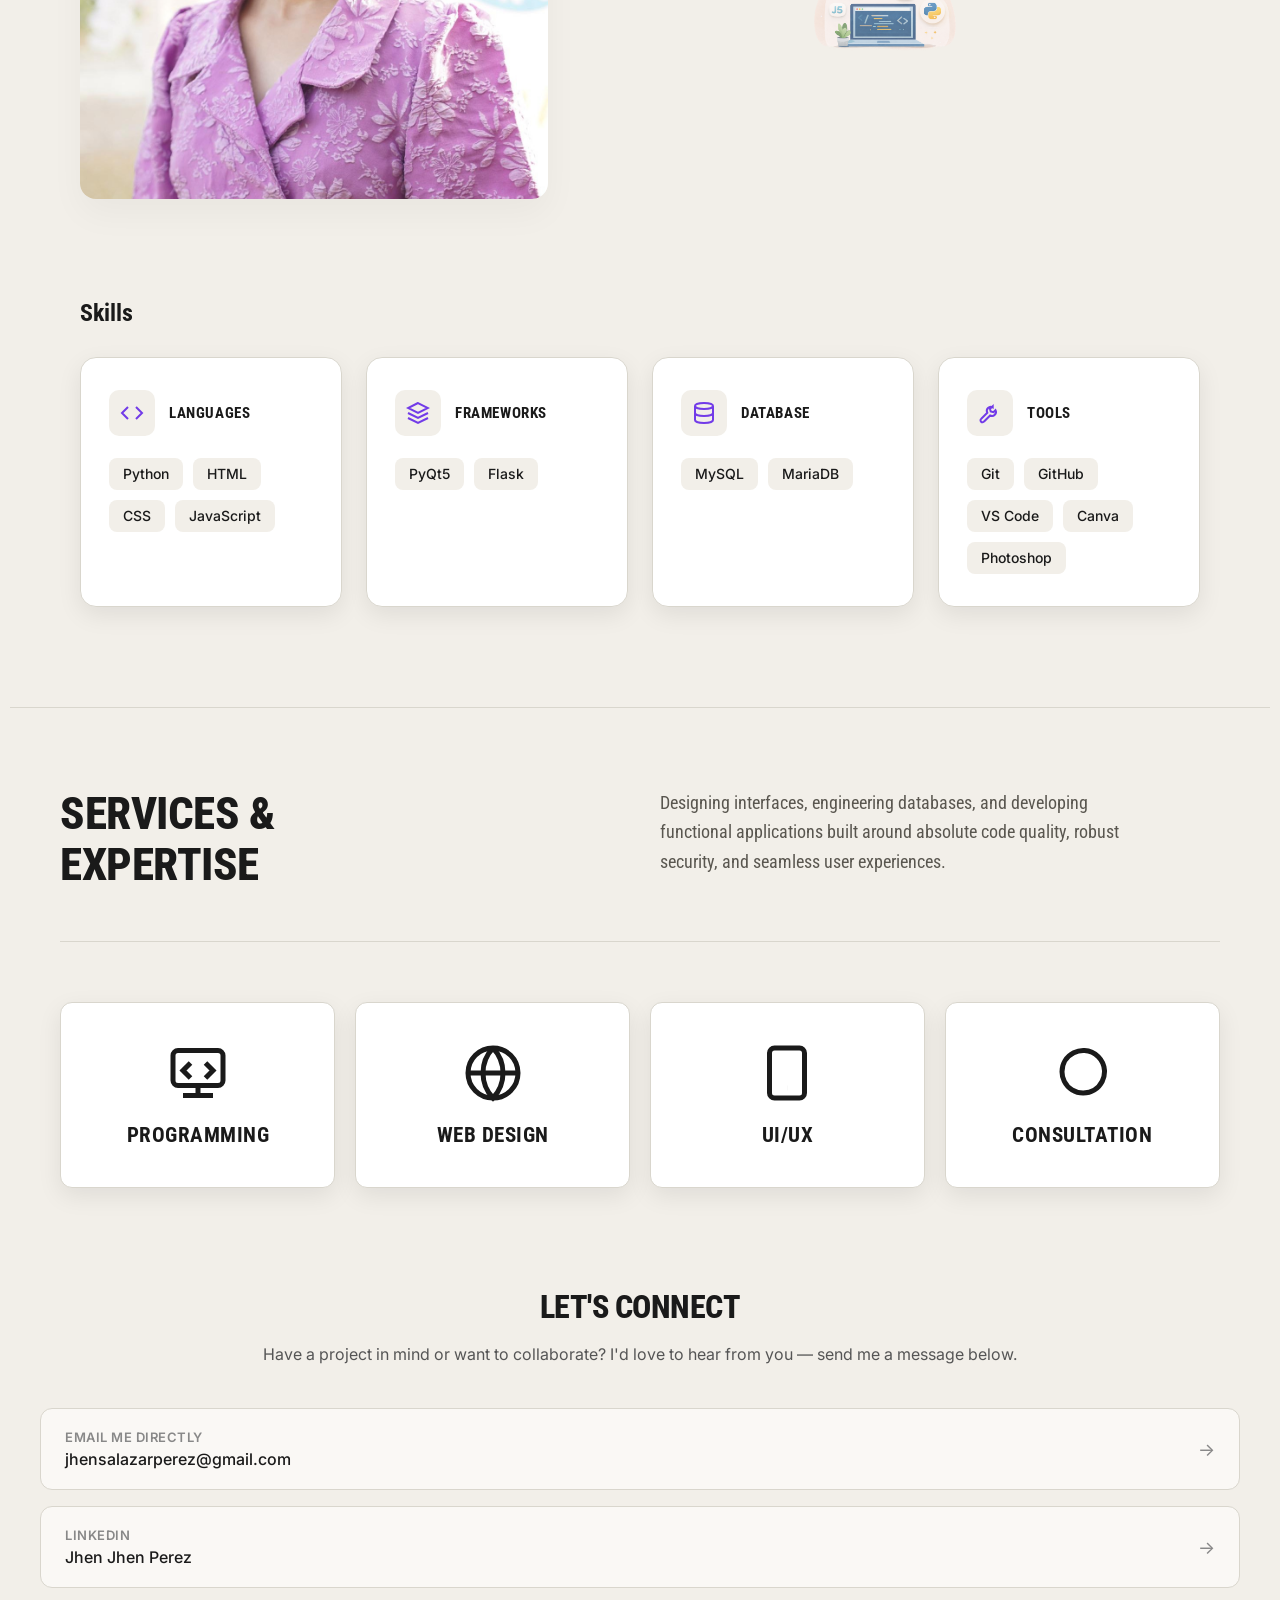
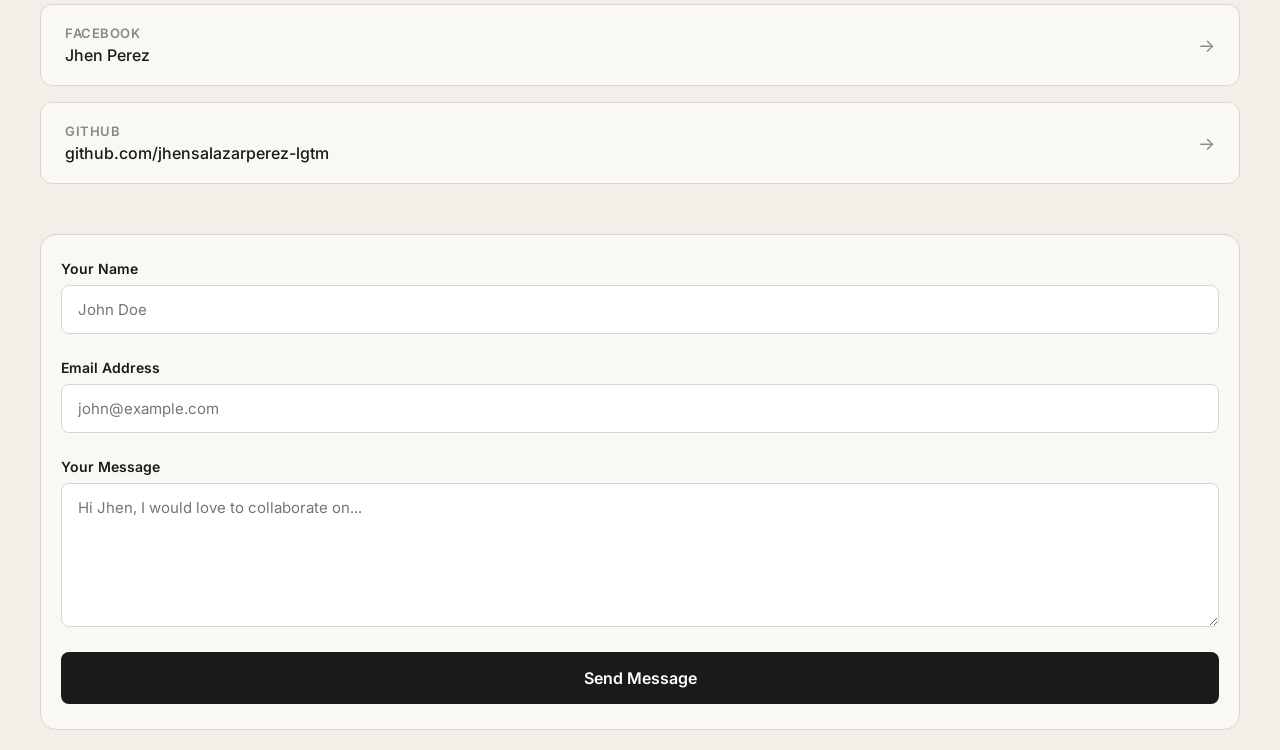
==== commit 2dbe8ced: "Update index.html" ====
--- a/index.html
+++ b/index.html
@@ -107,9 +107,6 @@
         </div>
         
         <div class="bottom-showcase-container">
-          <p class="lower-paragraph">
-            Driven by curiosity and creativity, with a passion for exploring new ideas and transforming them into practical solutions through code.
-          </p>
           <div class="final-logo">
             <img src="programming_logo.png" class="programming-logo" alt="Programming Showcase Logo">
           </div>
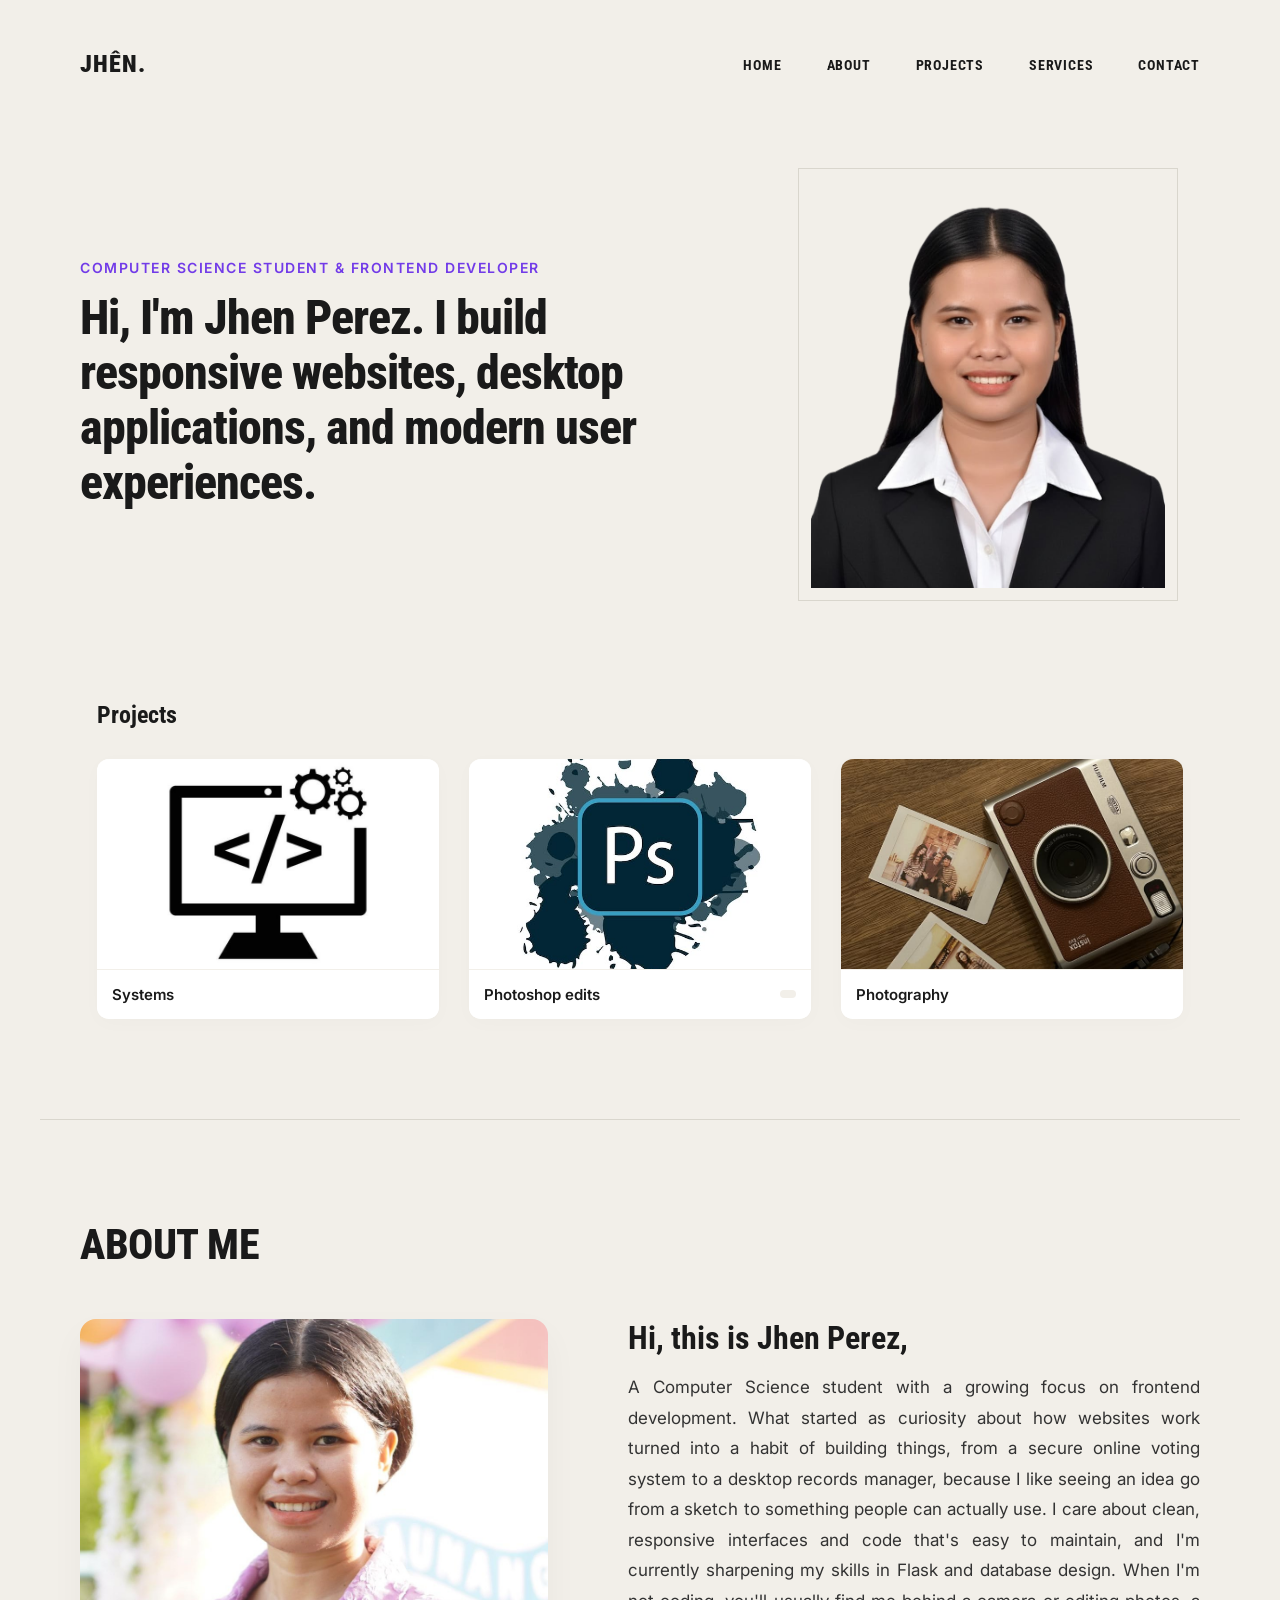
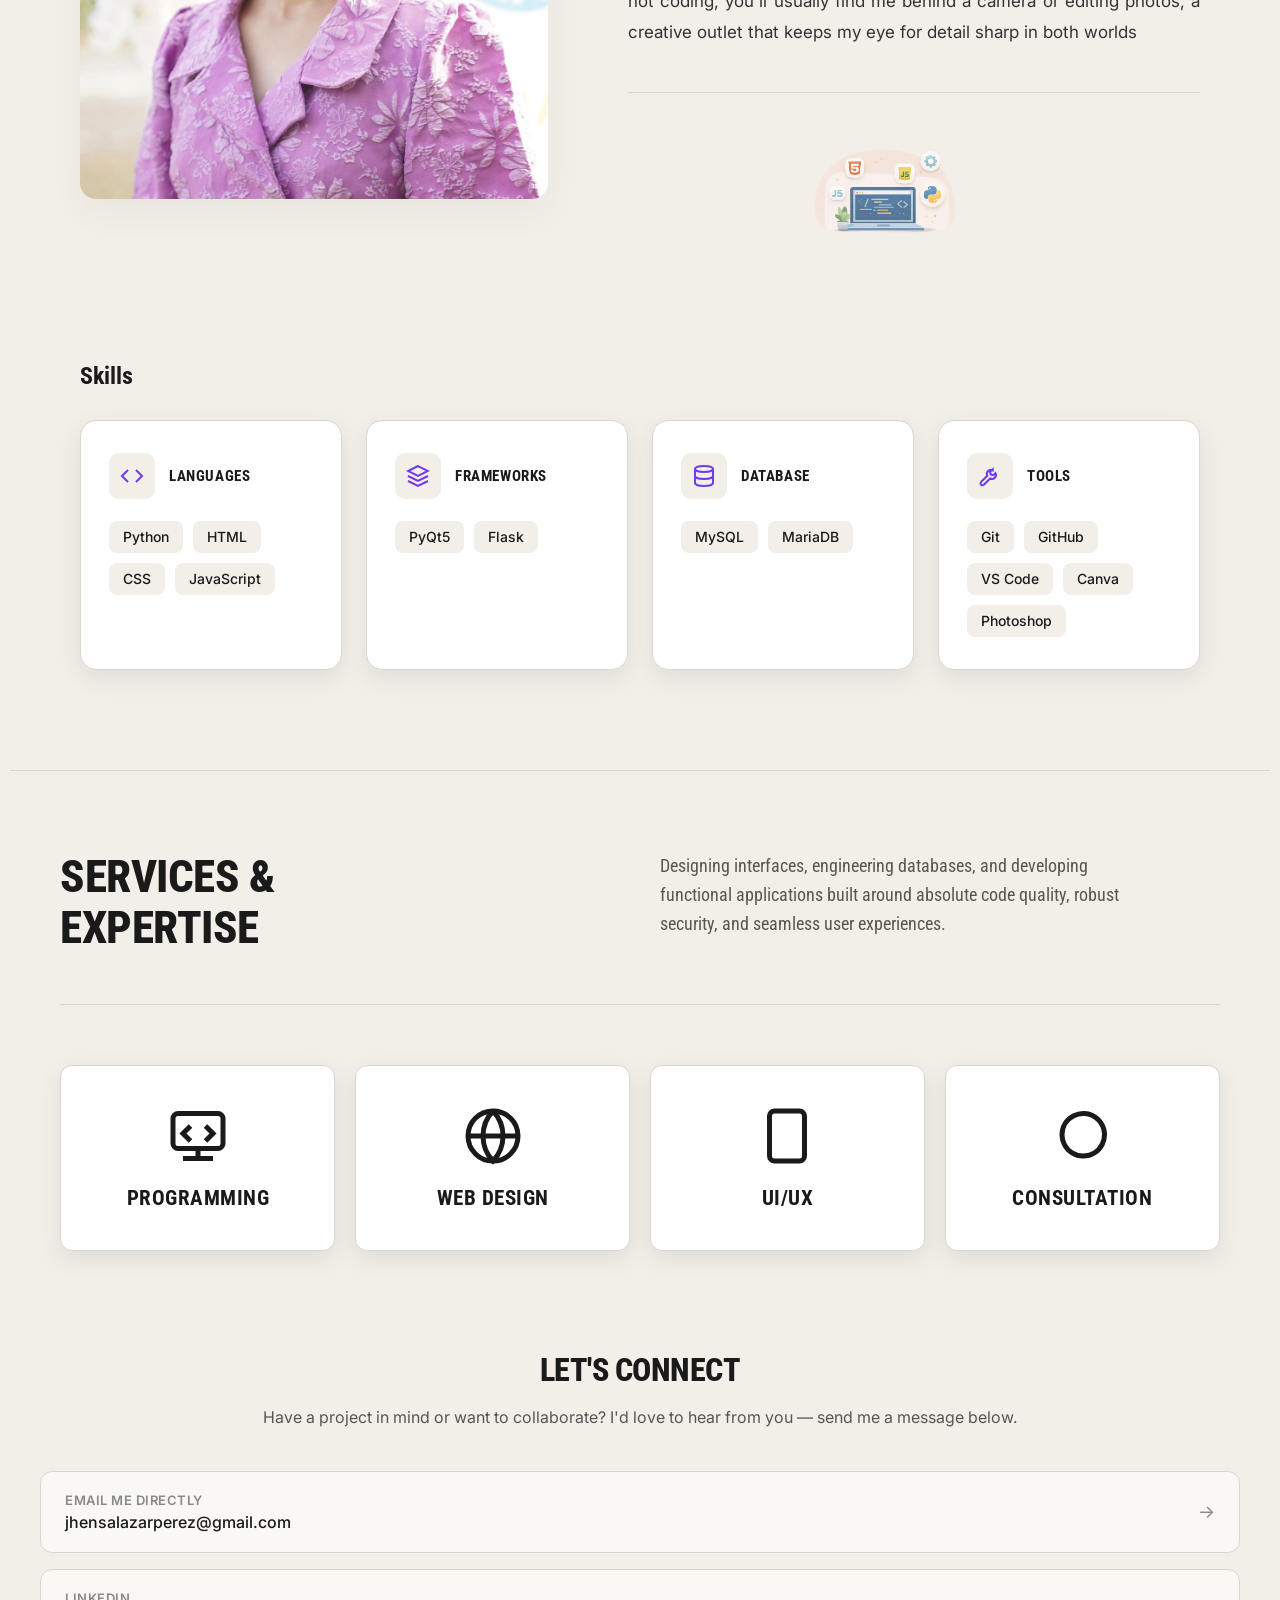
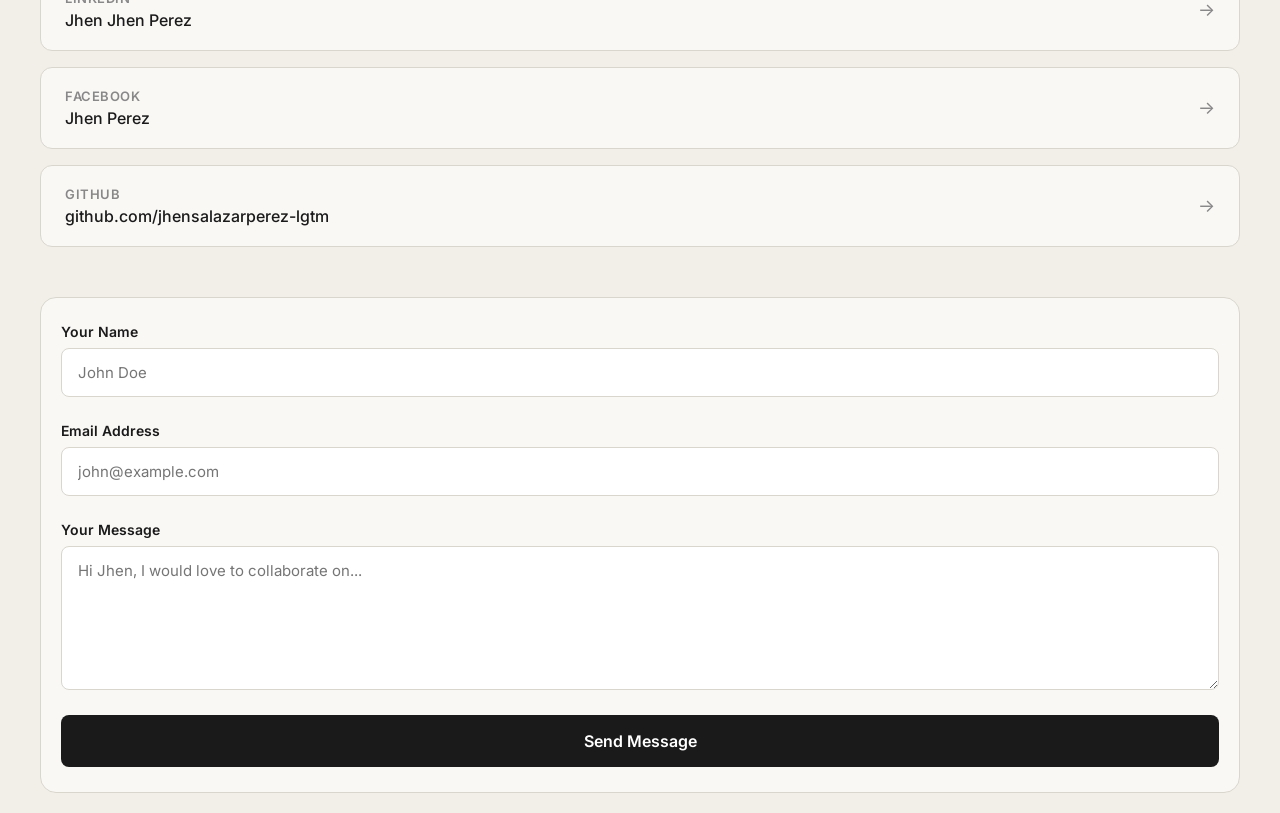
==== commit 4212a355: "Update print statement from 'Hello' to 'Goodbye'" ====
--- a/index.html
+++ b/index.html
@@ -100,9 +100,9 @@
       
       <div class="another-div">
         <div class="hello-im-jhen">
-          <h3 class="paragraph-hello">Hello, I'm Jhen,</h3>
+          <h3 class="paragraph-hello">Hi, this is Jhen Perez,</h3>
           <p class="description-text">
-           Hi, I'm Jhen Perez. Computer Science Student & Frontend Developer. I build responsive websites, desktop applications, and modern user experiences.
+          A Computer Science student with a growing focus on frontend development. What started as curiosity about how websites work turned into a habit of building things, from a secure online voting system to a desktop records manager, because I like seeing an idea go from a sketch to something people can actually use. I care about clean, responsive interfaces and code that's easy to maintain, and I'm currently sharpening my skills in Flask and database design. When I'm not coding, you'll usually find me behind a camera or editing photos, a creative outlet that keeps my eye for detail sharp in both worlds
           </p>
         </div>
         
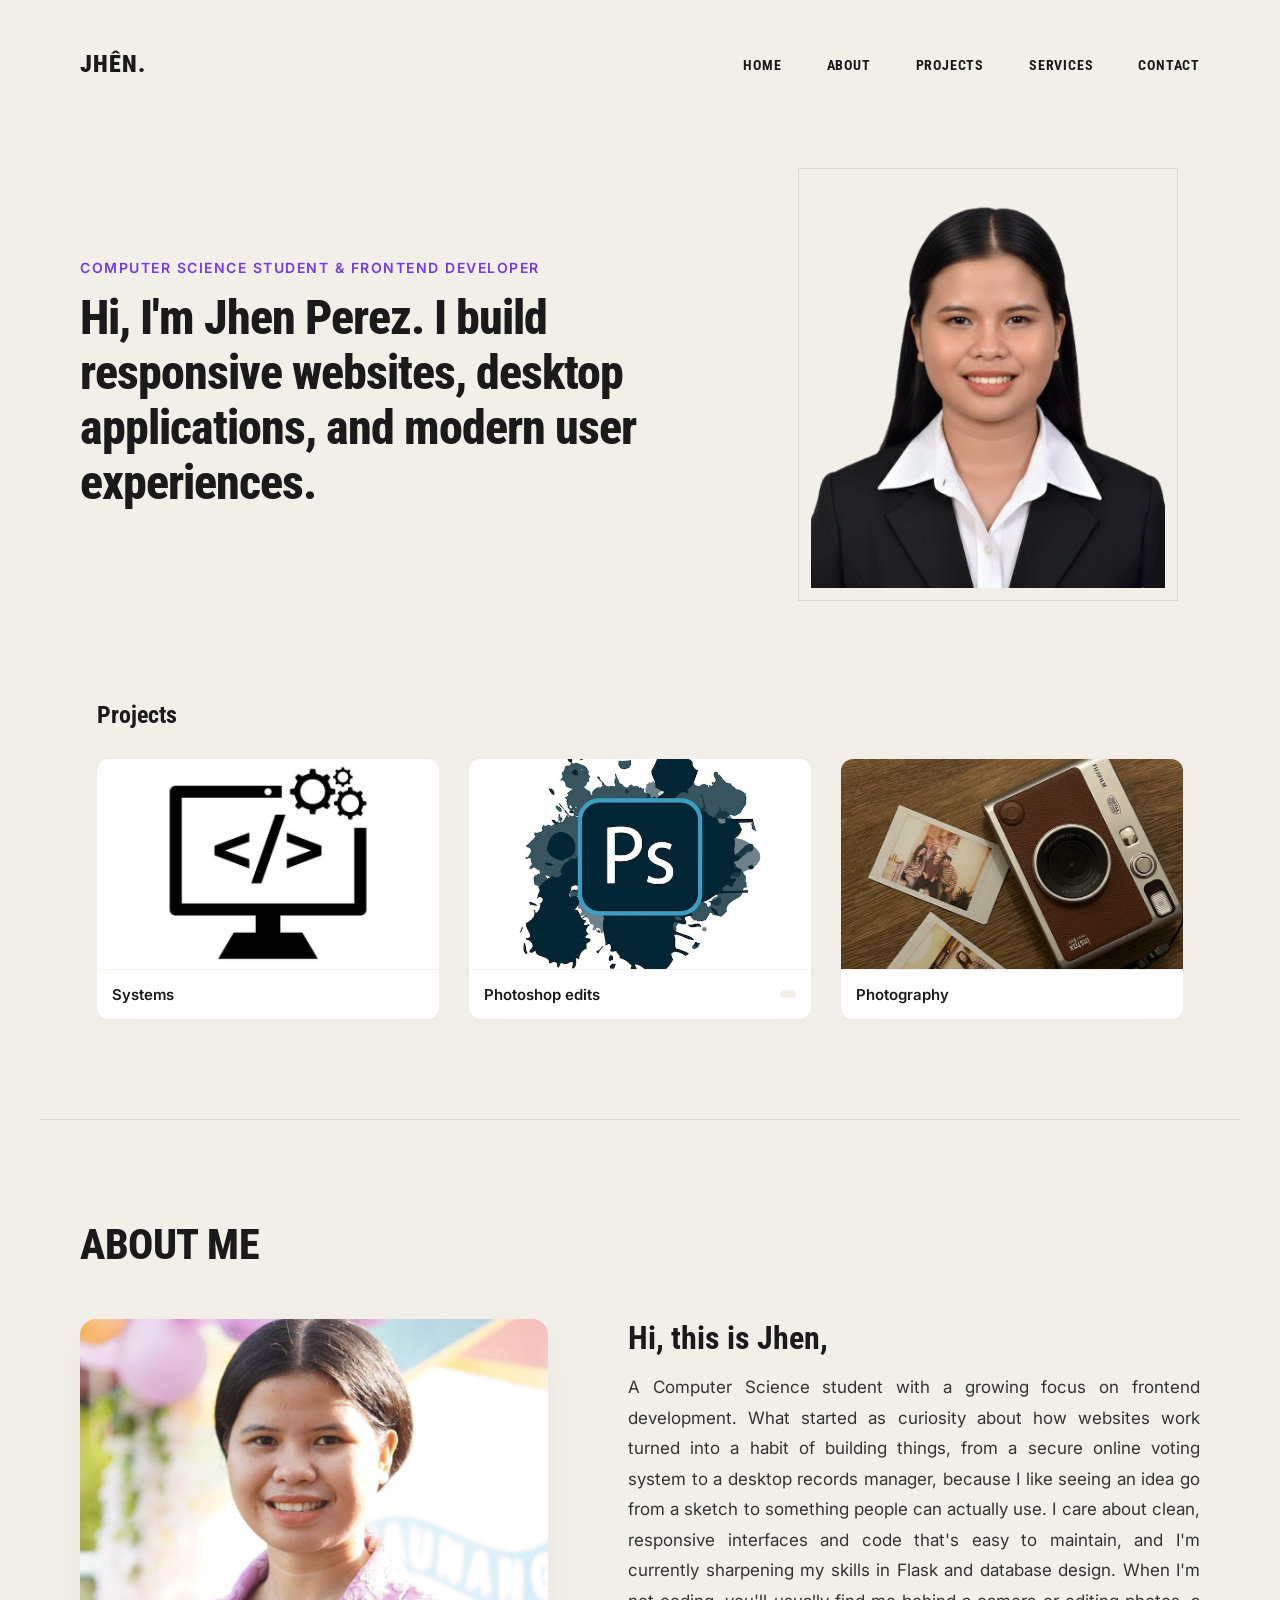
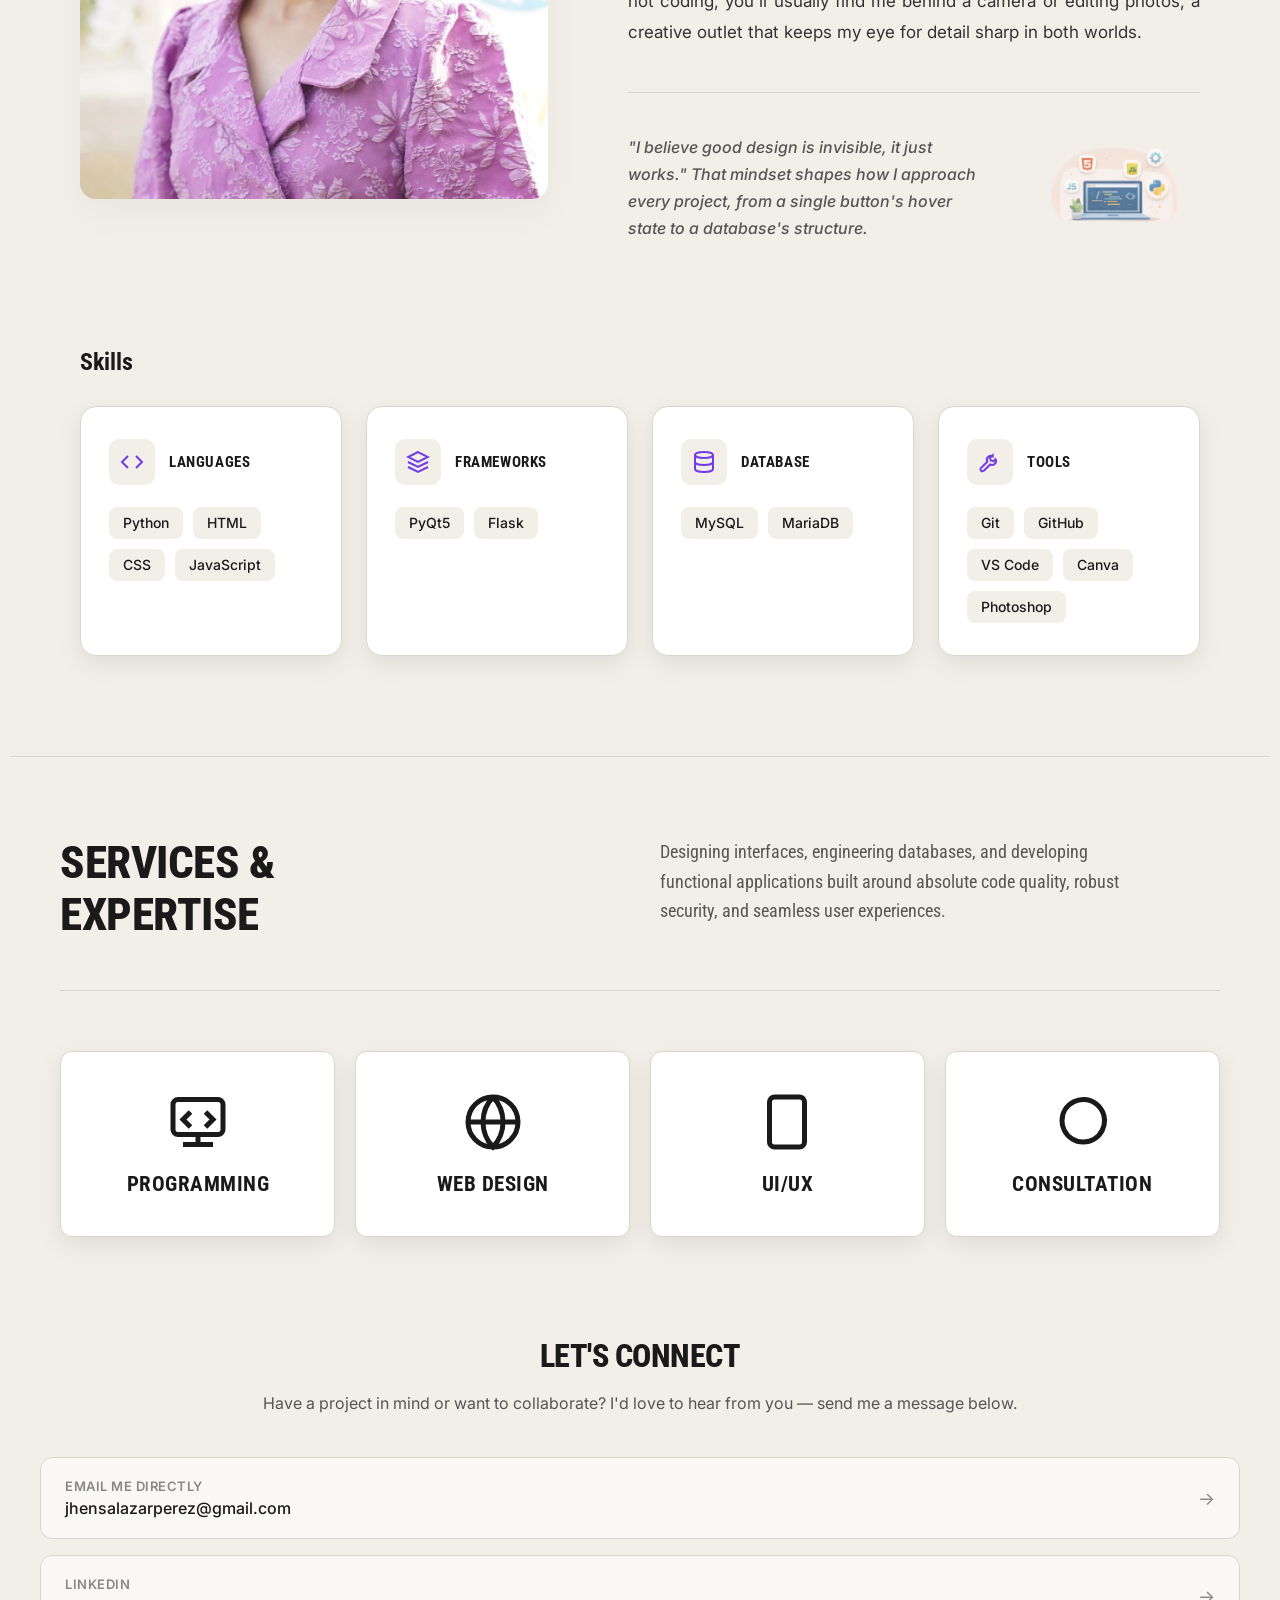
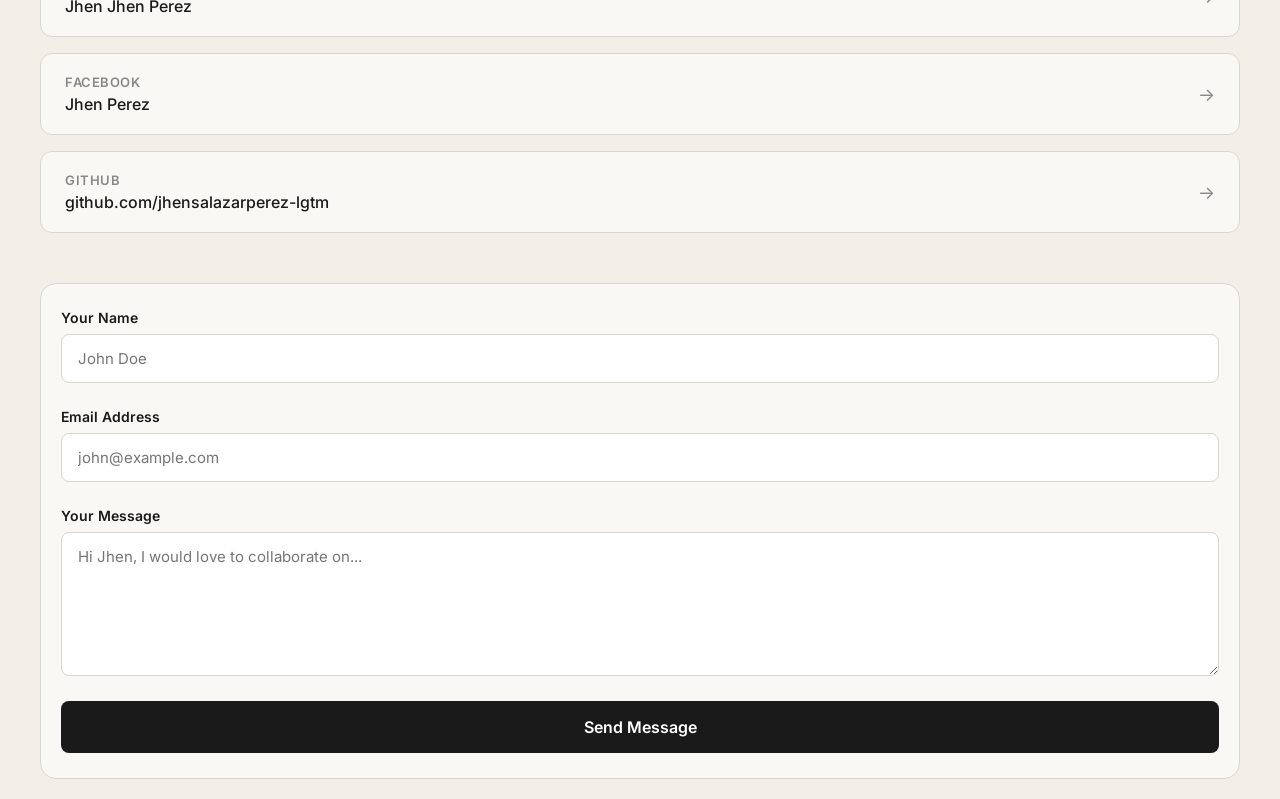
==== commit 4f55b781: "Update index.html" ====
--- a/index.html
+++ b/index.html
@@ -100,13 +100,16 @@
       
       <div class="another-div">
         <div class="hello-im-jhen">
-          <h3 class="paragraph-hello">Hi, this is Jhen Perez,</h3>
+          <h3 class="paragraph-hello">Hi, this is Jhen,</h3>
           <p class="description-text">
-          A Computer Science student with a growing focus on frontend development. What started as curiosity about how websites work turned into a habit of building things, from a secure online voting system to a desktop records manager, because I like seeing an idea go from a sketch to something people can actually use. I care about clean, responsive interfaces and code that's easy to maintain, and I'm currently sharpening my skills in Flask and database design. When I'm not coding, you'll usually find me behind a camera or editing photos, a creative outlet that keeps my eye for detail sharp in both worlds
+           A Computer Science student with a growing focus on frontend development. What started as curiosity about how websites work turned into a habit of building things, from a secure online voting system to a desktop records manager, because I like seeing an idea go from a sketch to something people can actually use. I care about clean, responsive interfaces and code that's easy to maintain, and I'm currently sharpening my skills in Flask and database design. When I'm not coding, you'll usually find me behind a camera or editing photos, a creative outlet that keeps my eye for detail sharp in both worlds.
           </p>
         </div>
         
         <div class="bottom-showcase-container">
+          <p class="lower-paragraph">
+            "I believe good design is invisible, it just works." That mindset shapes how I approach every project, from a single button's hover state to a database's structure.
+          </p>
           <div class="final-logo">
             <img src="programming_logo.png" class="programming-logo" alt="Programming Showcase Logo">
           </div>
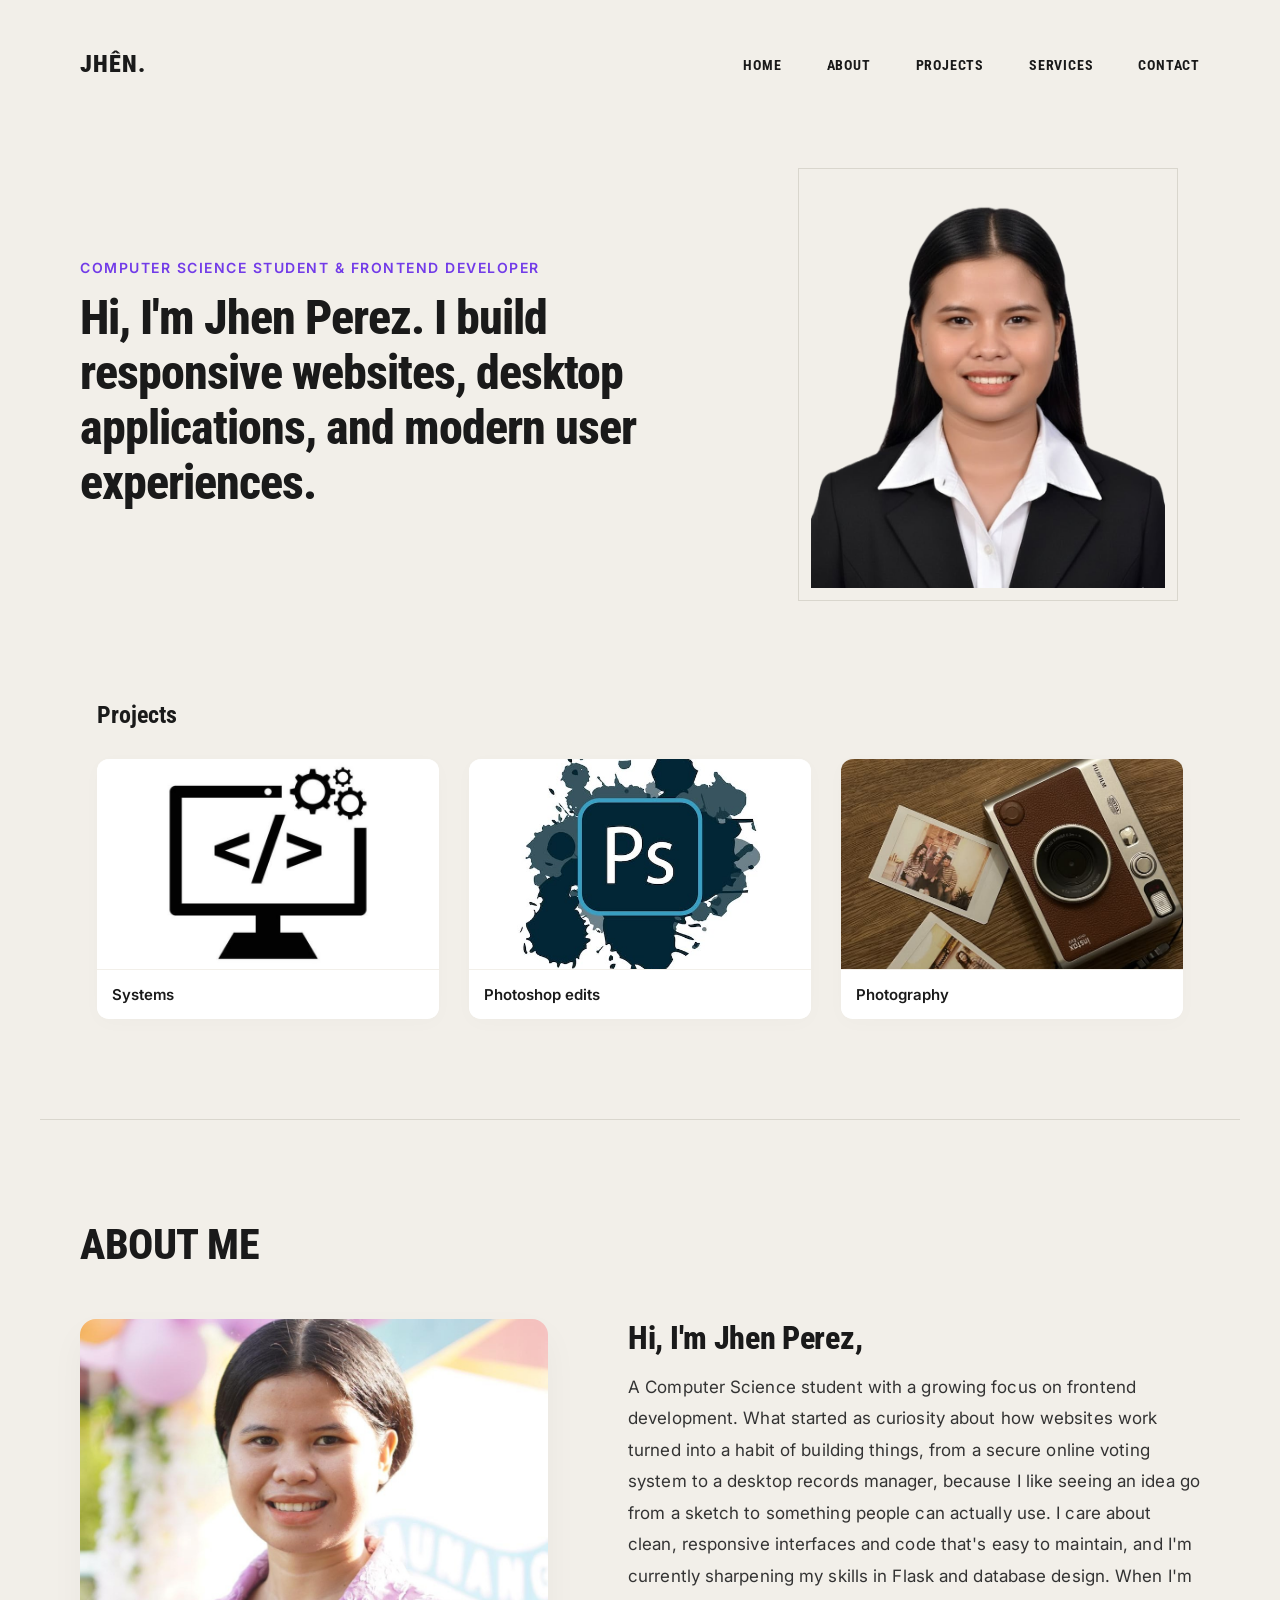
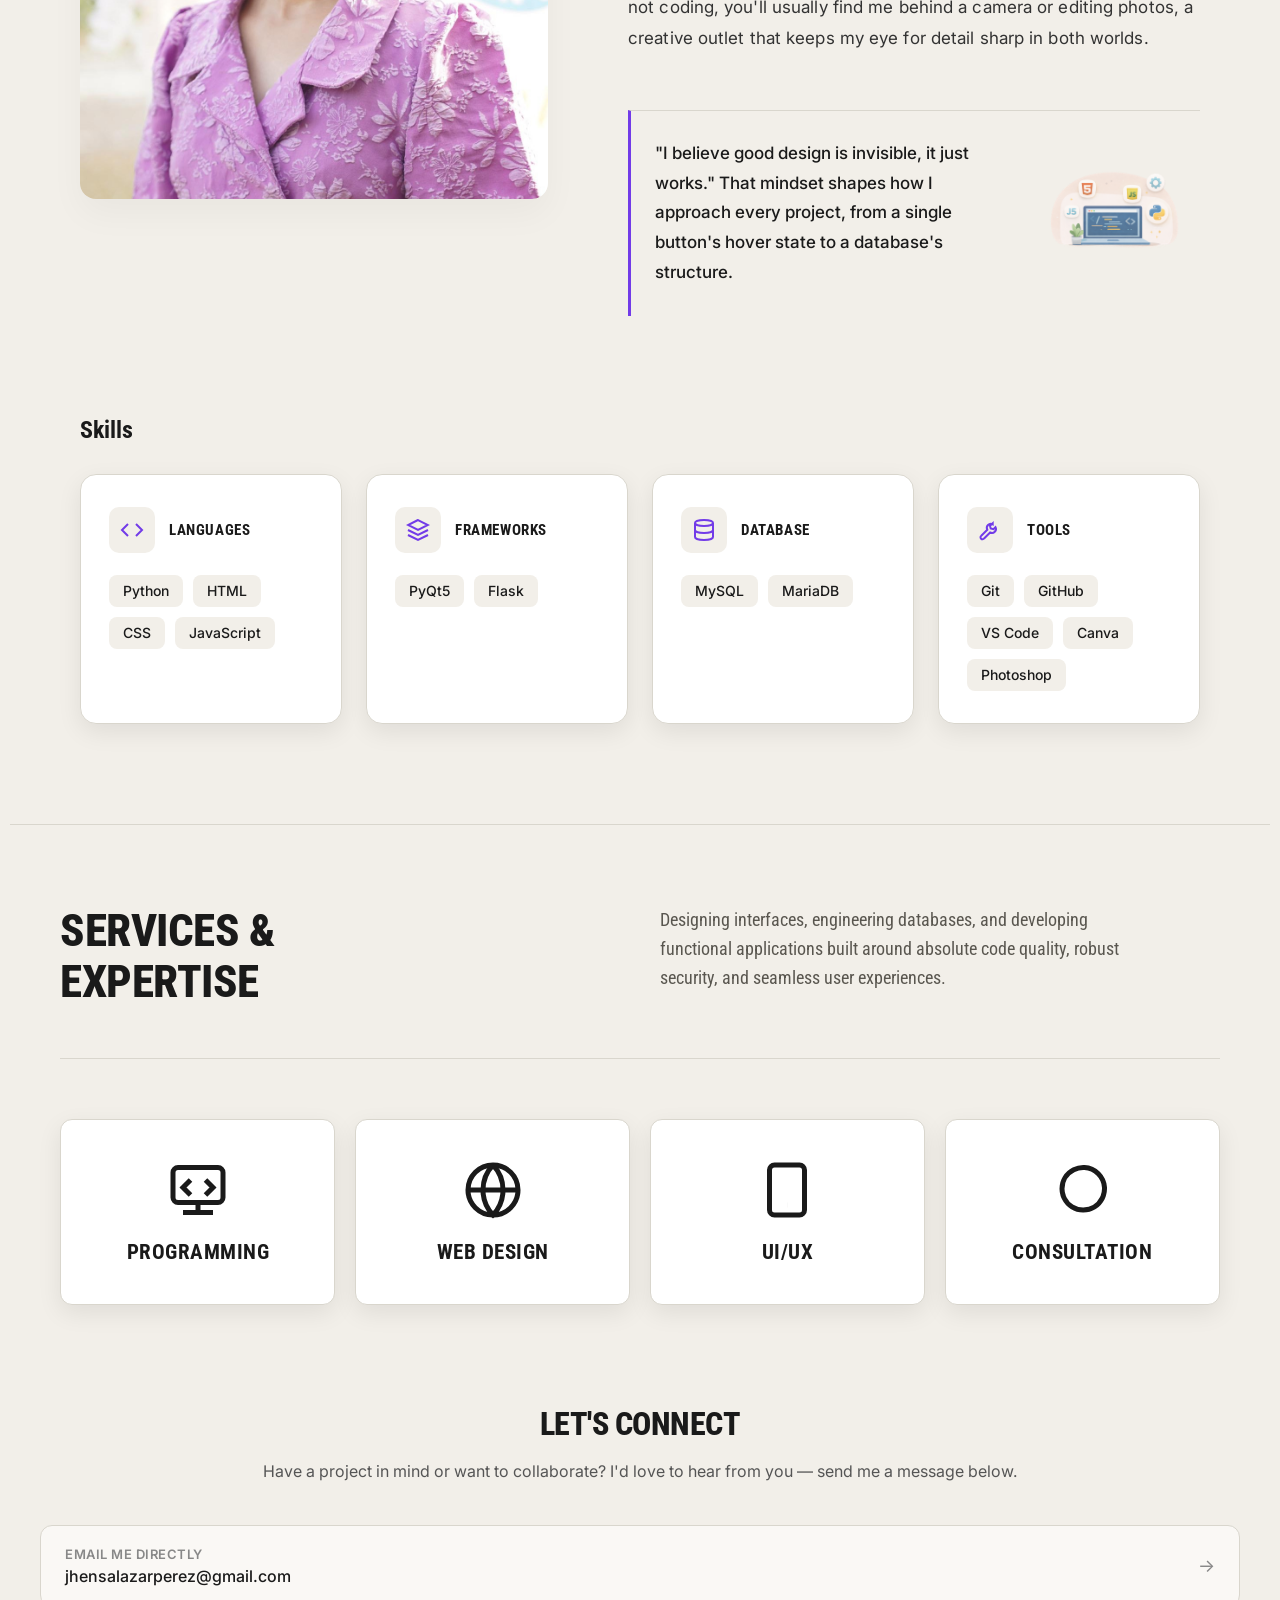
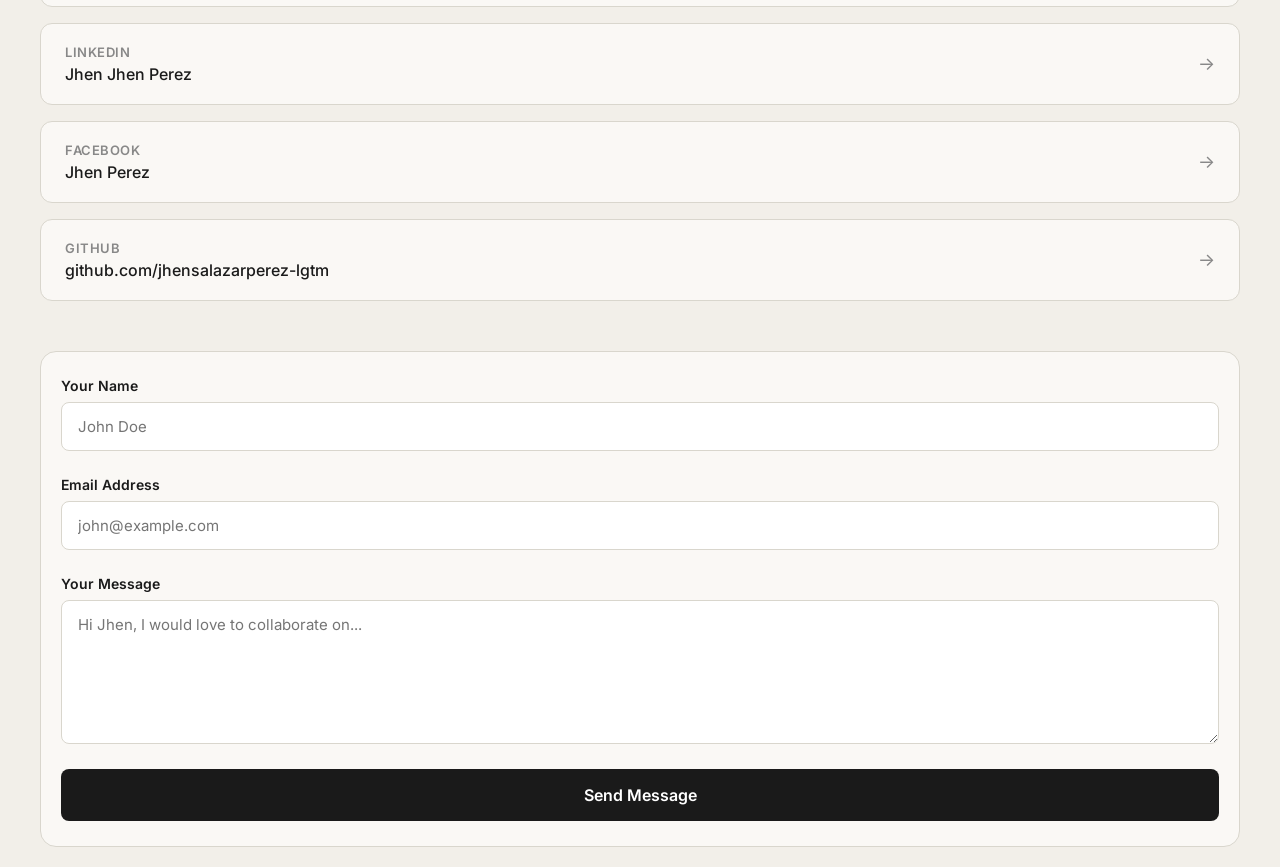
==== commit 801d7f16: "Update index.html" ====
--- a/index.html
+++ b/index.html
@@ -71,7 +71,6 @@
             </div>
             <div class="card-meta">
               <span class="project-name">Photoshop edits</span>
-              <span class="project-tech"></span>
             </div>
           </div>
           <!-- Card 3: Photography -->
@@ -100,7 +99,7 @@
       
       <div class="another-div">
         <div class="hello-im-jhen">
-          <h3 class="paragraph-hello">Hi, this is Jhen,</h3>
+          <h3 class="paragraph-hello">Hi, I'm Jhen Perez,</h3>
           <p class="description-text">
            A Computer Science student with a growing focus on frontend development. What started as curiosity about how websites work turned into a habit of building things, from a secure online voting system to a desktop records manager, because I like seeing an idea go from a sketch to something people can actually use. I care about clean, responsive interfaces and code that's easy to maintain, and I'm currently sharpening my skills in Flask and database design. When I'm not coding, you'll usually find me behind a camera or editing photos, a creative outlet that keeps my eye for detail sharp in both worlds.
           </p>
@@ -205,7 +204,7 @@
       
       <div class="services-panel-container">
         
-        <div class="services-card" data-modal-target="modal-programming">
+        <div class="services-card" data-modal-target="modal-service-programming">
           <div class="services-icon-box">
             <svg viewBox="0 0 24 24" fill="none" stroke="currentColor" stroke-width="2">
               <rect x="2" y="3" width="20" height="14" rx="2" />
@@ -216,7 +215,7 @@
         </div>
 
         
-        <div class="services-card" data-modal-target="modal-webdesign">
+        <div class="services-card" data-modal-target="modal-service-webdesign">
           <div class="services-icon-box">
             <svg viewBox="0 0 24 24" fill="none" stroke="currentColor" stroke-width="2">
               <circle cx="12" cy="12" r="10" />
@@ -381,7 +380,22 @@
     </div>
   </div>
 
-  <!-- STABLE JAVASCRIPT CONTROLLER -->
+  <div id="modal-service-programming" class="modal-overlay">
+    <div class="modal-box">
+      <span class="close-btn">&times;</span>
+      <h2>Programming</h2>
+      <p>Building efficient, maintainable software across web and desktop platforms, from database-backed systems to responsive interfaces, using Python, JavaScript, and Flask.</p>
+    </div>
+  </div>
+
+  <div id="modal-service-webdesign" class="modal-overlay">
+    <div class="modal-box">
+      <span class="close-btn">&times;</span>
+      <h2>Web Design</h2>
+      <p>Crafting responsive, visually engaging websites tailored to user needs, from wireframe to a fully coded, deployed site, with an emphasis on clean layout and usability.</p>
+    </div>
+  </div>
+
   <script>
     // Safe, explicit modal opening workflow
     document.querySelectorAll('[data-modal-target]').forEach(trigger => {
--- a/about-page.css
+++ b/about-page.css
@@ -60,7 +60,8 @@
 .paragraph-hello {
   font-family: "Roboto Condensed", sans-serif;
   font-size: 32px;
-  font-weight: bold;
+  font-weight: 800;
+  letter-spacing: -0.3px;
   margin: 0;
   color: #1a1a1a;
 }
@@ -69,9 +70,10 @@
   margin: 0;
   font-family: 'Inter', sans-serif;
   font-weight: 400;
-  line-height: 1.8;
+  line-height: 1.85;
   font-size: 17px;
-  text-align: justify;
+  letter-spacing: 0.1px;
+  text-align: left;
   color: #333333;
 }
 
@@ -80,18 +82,20 @@
   grid-template-columns: 1fr 180px;
   gap: 40px;
   align-items: center;
-  padding-top: 35px;
+  padding: 28px 0 28px 24px;
+  margin-top: 10px;
   border-top: 1px solid #D9D6CD;
+  border-left: 3px solid #723be8;
 }
 
 .lower-paragraph {
   font-family: 'Inter', sans-serif;
   font-weight: 500;
-  font-size: 16px;
-  line-height: 1.7;
-  font-style: italic;
+  font-size: 17px;
+  line-height: 1.75;
+  font-style: normal;
   margin: 0;
-  color: #555555;
+  color: #1a1a1a;
 }
 
 .final-logo {
@@ -147,7 +151,7 @@
     grid-template-columns: 1fr;
     gap: 25px;
     text-align: center;
-    padding-top: 25px;
+    padding: 25px 0 25px 20px;
   }
 
   .final-logo {
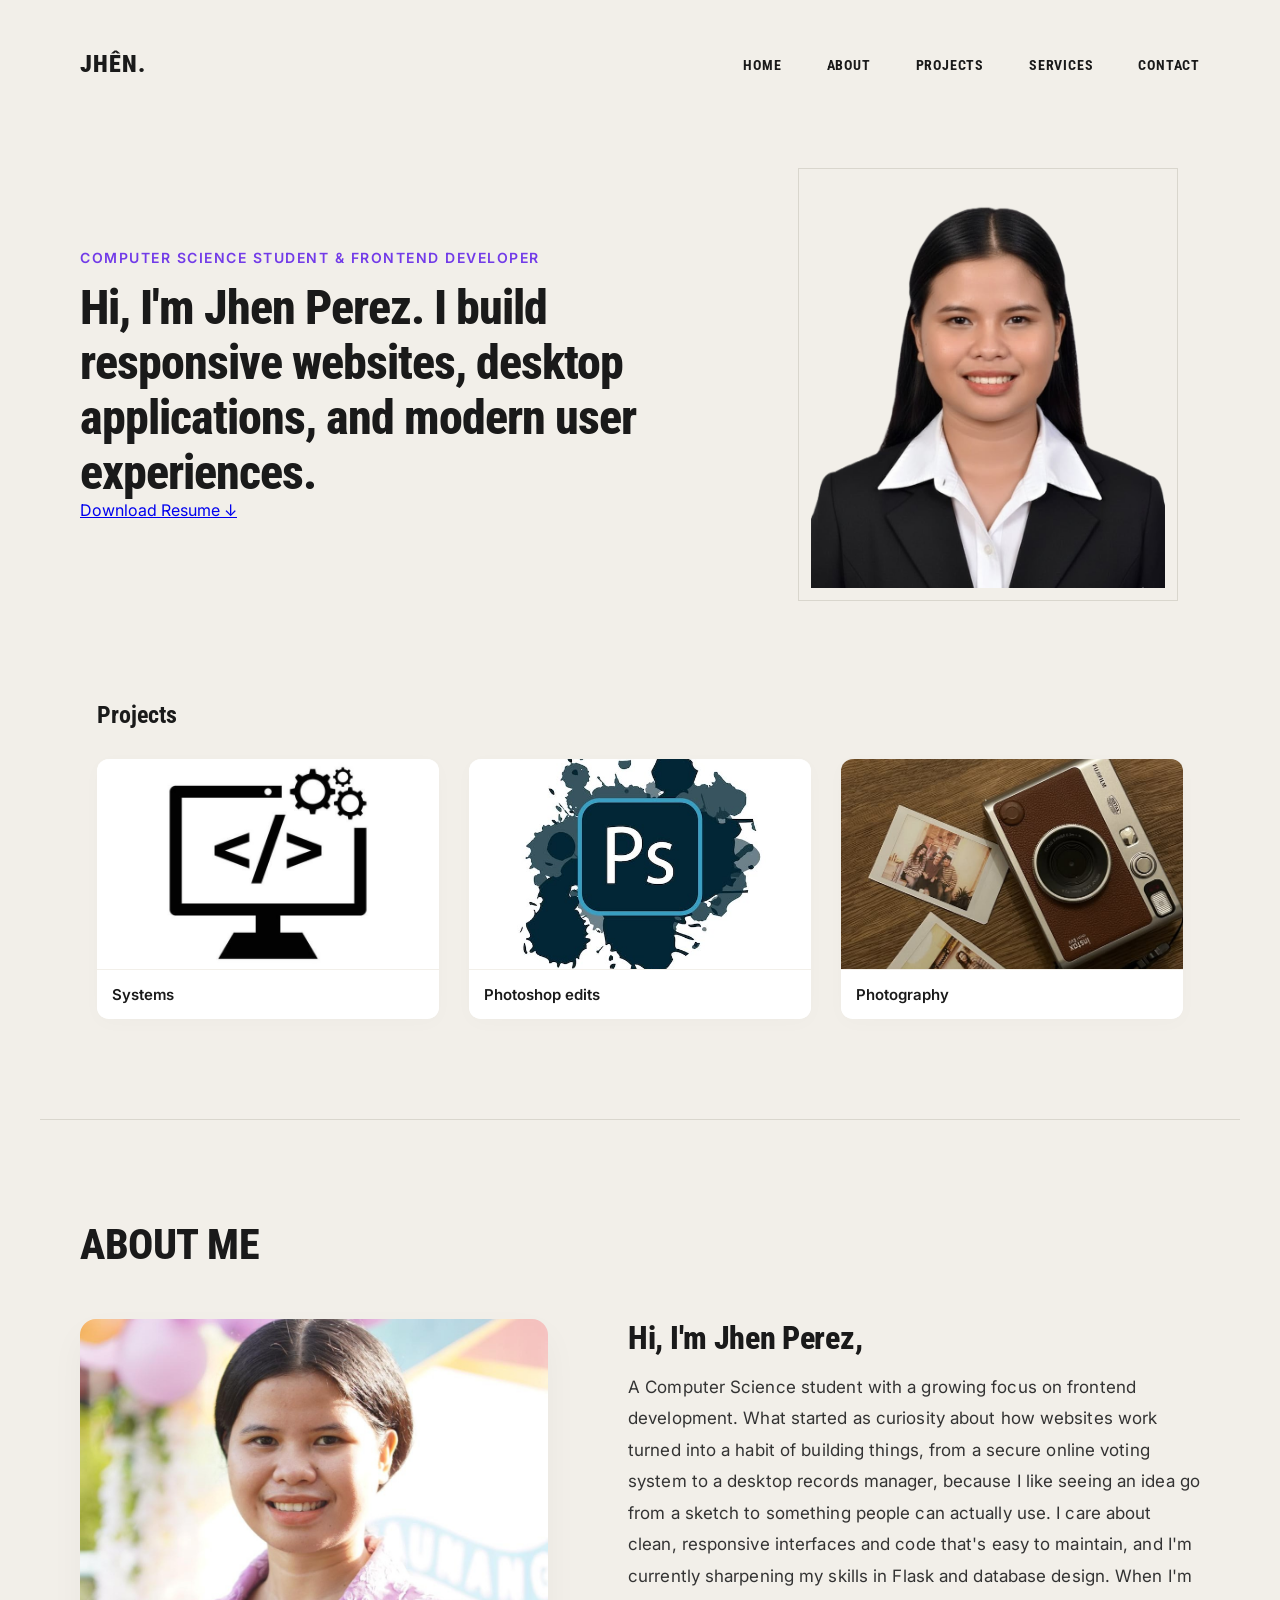
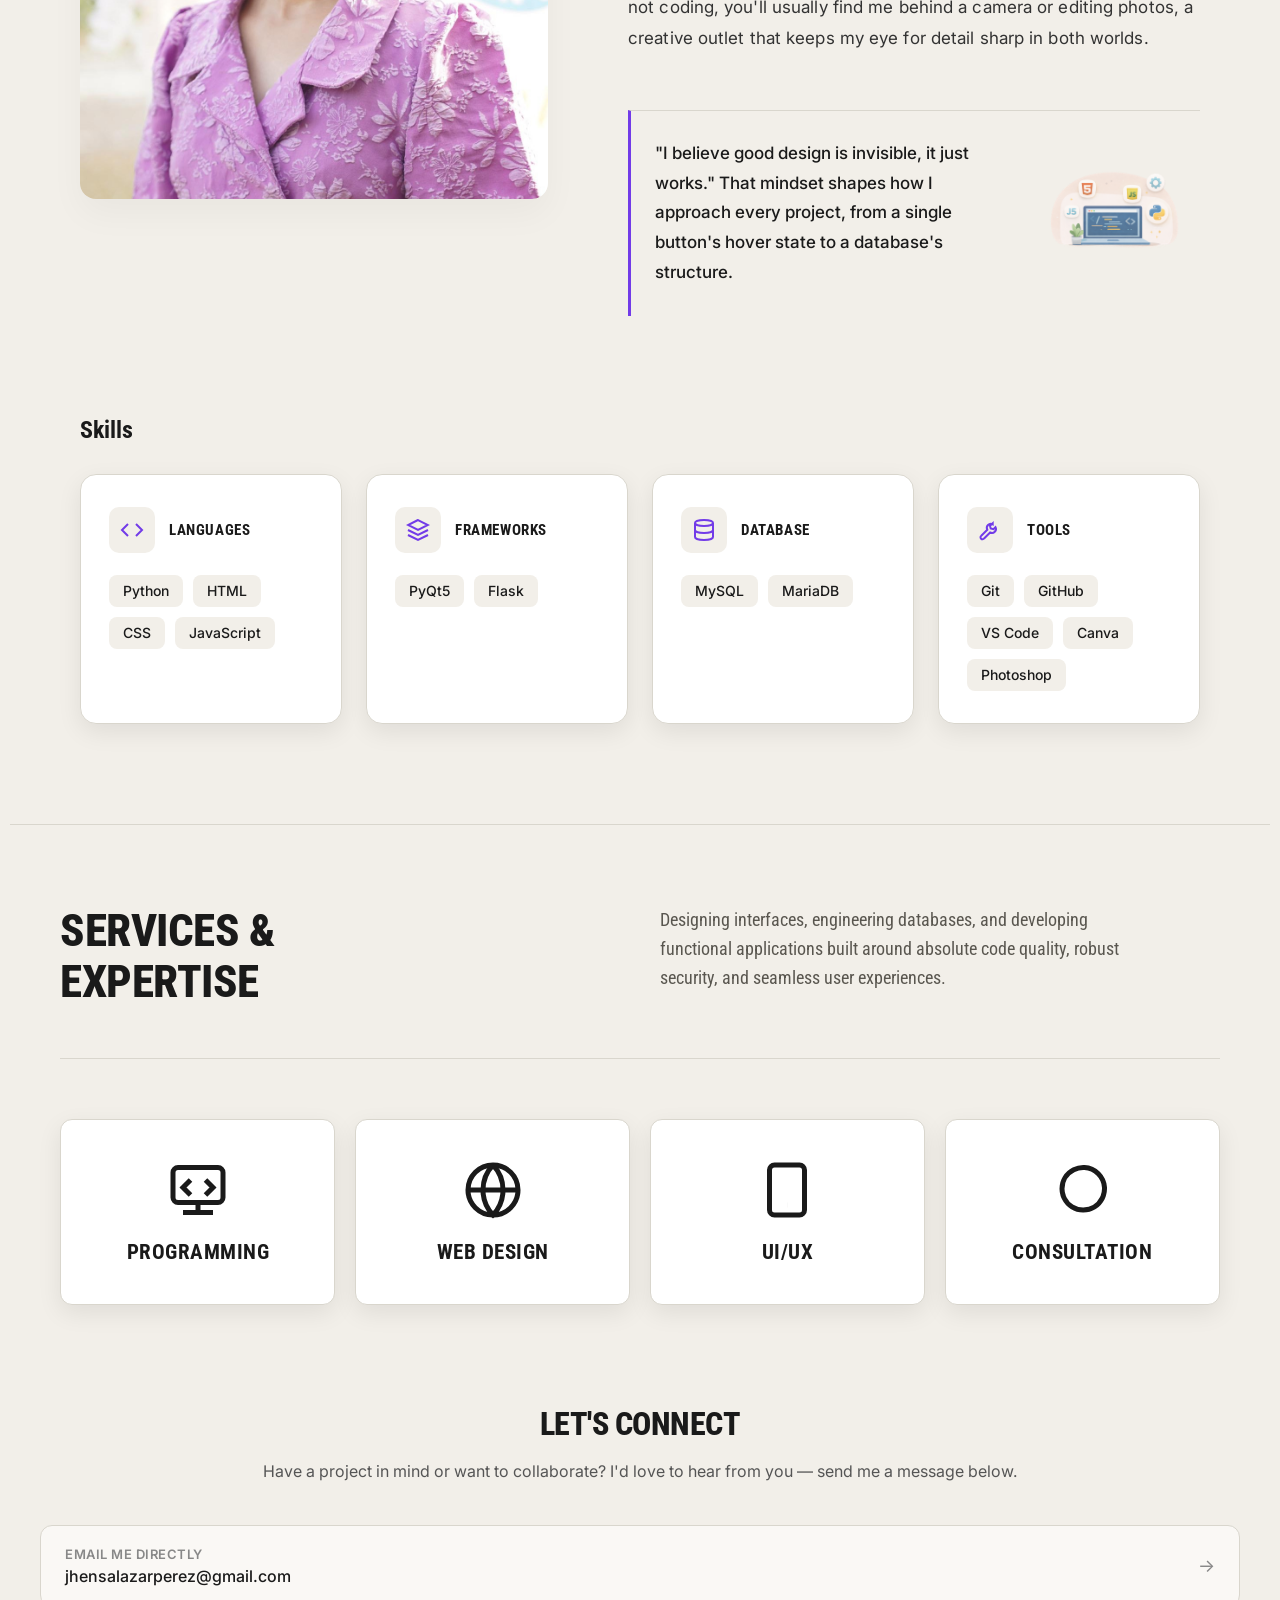
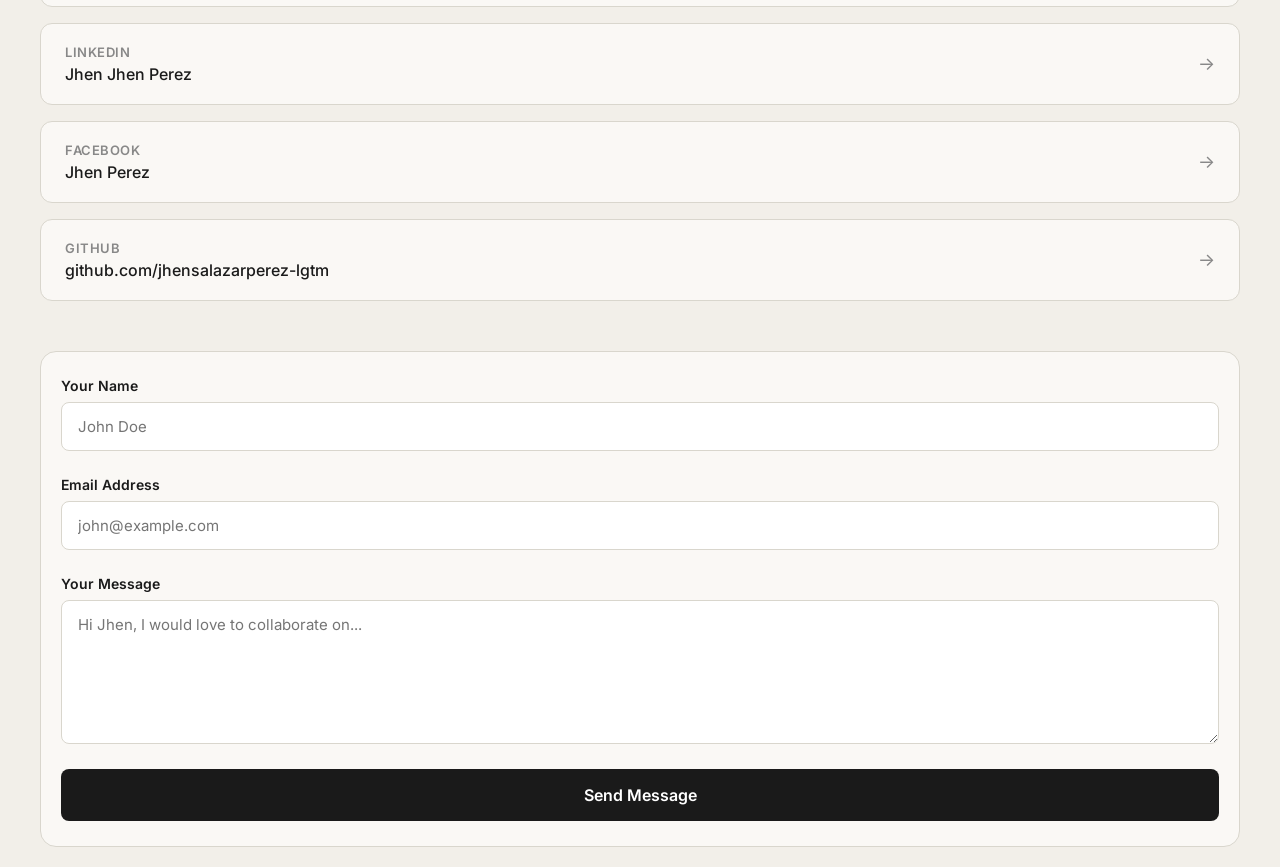
==== commit 54a7310a: "Update index.html" ====
--- a/index.html
+++ b/index.html
@@ -44,6 +44,9 @@
           <h1 class="intro-text">
             Hi, I'm Jhen Perez. I build responsive websites, desktop applications, and modern user experiences.
           </h1>
+          <a href="resume.pdf" download class="resume-download-btn">
+            Download Resume <span>↓</span>
+          </a>
         </div>
         <div class="my_photo">
           <div class="photo-frame">
--- a/my_portfolio.css
+++ b/my_portfolio.css
@@ -103,19 +103,6 @@
   animation: fadeInScale 1s cubic-bezier(0.16, 1, 0.3, 1) forwards;
 }
 
-.intro-subtext {
-  font-family: 'Inter', sans-serif;
-  font-weight: 400;
-  font-size: 17px;
-  line-height: 1.7;
-  color: #555555;
-  max-width: 460px;
-  margin: 20px 0 0 0;
-  opacity: 0;
-  animation: fadeInScale 1s cubic-bezier(0.16, 1, 0.3, 1) forwards;
-  animation-delay: 0.1s;
-}
-
 @keyframes fadeInScale {
   0% { opacity: 0; transform: translateY(20px); }
   100% { opacity: 1; transform: translateY(0); }
@@ -207,15 +194,6 @@
   font-weight: 600;
   font-size: 15px;
   color: #1a1a1a;
-}
-
-.project-tech {
-  font-family: "Roboto Condensed", sans-serif;
-  font-size: 12px;
-  color: #888888;
-  background: #F2EFE9;
-  padding: 4px 8px;
-  border-radius: 4px;
 }
 
 /* ==========================================================================
@@ -431,7 +409,7 @@
     text-align: center;
   }
 
-  .intro-eyebrow, .intro-subtext {
+  .intro-eyebrow {
     text-align: center;
     max-width: 100%;
   }
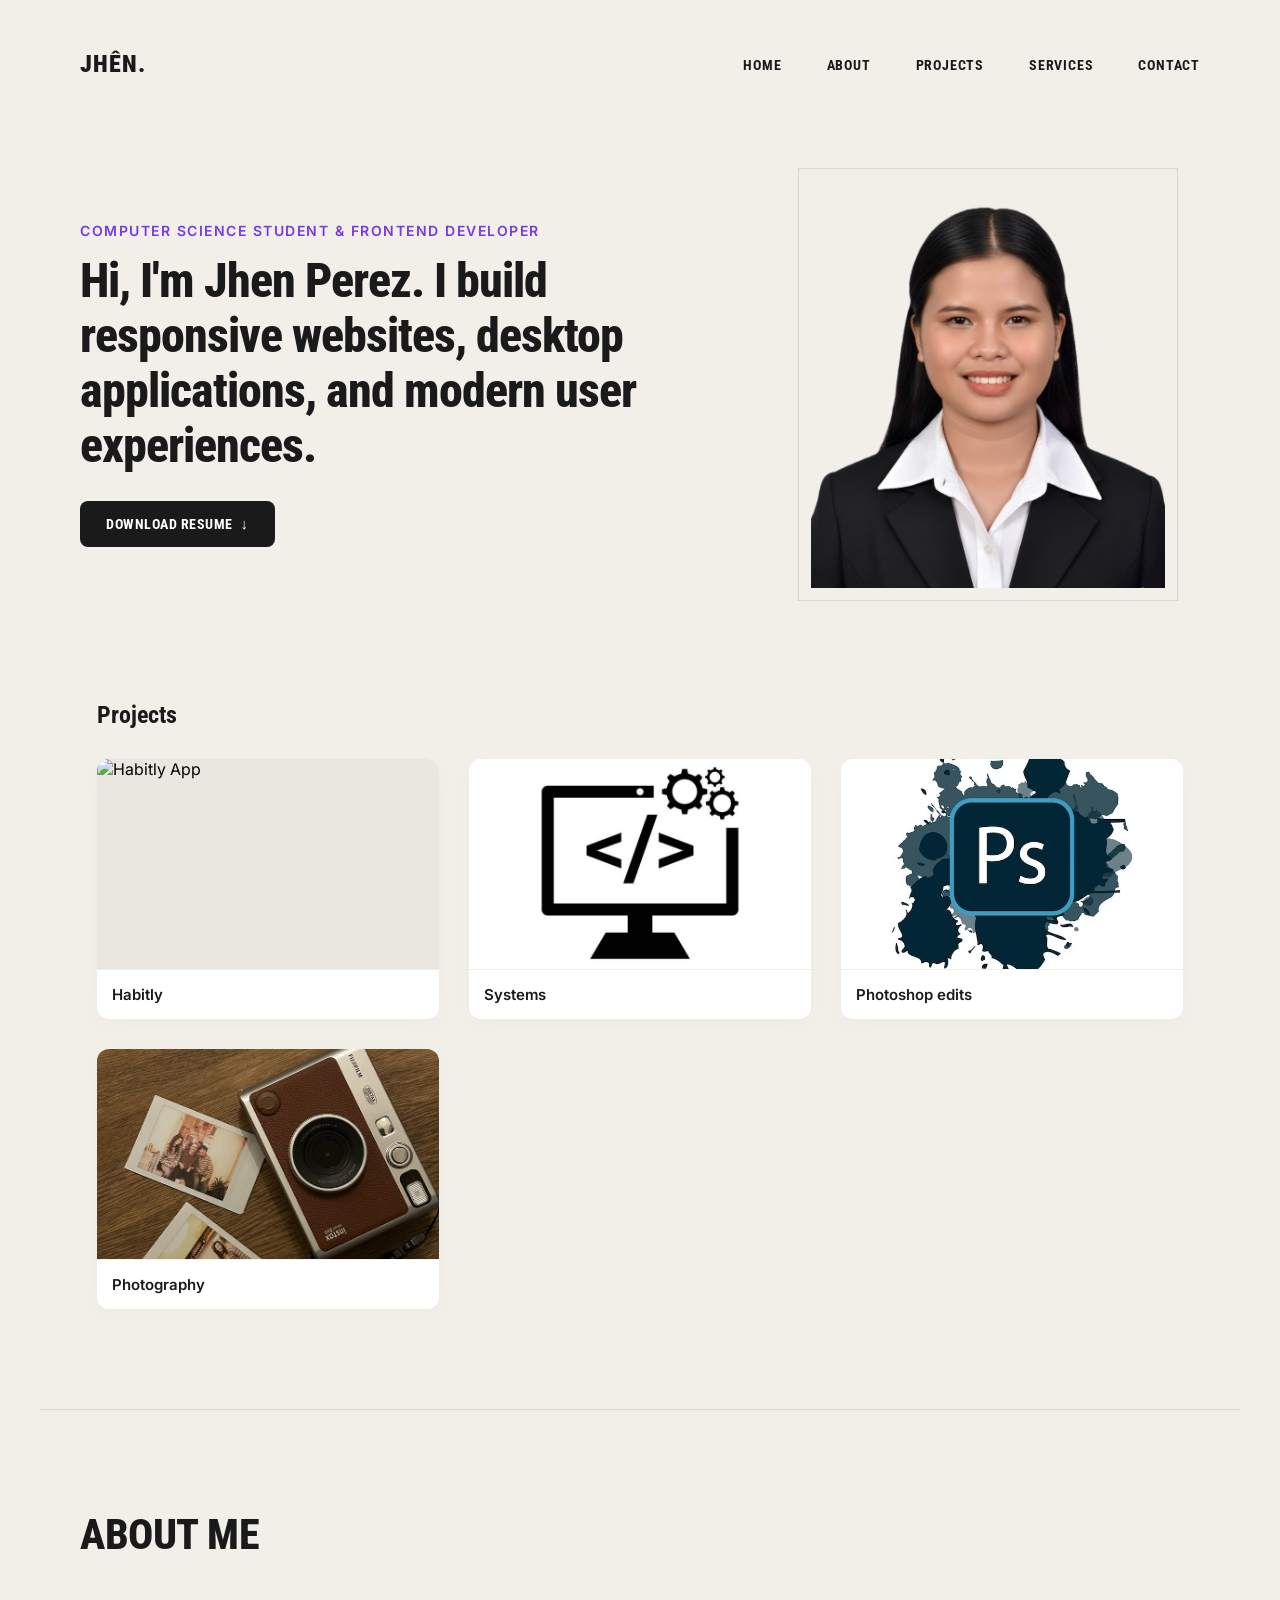
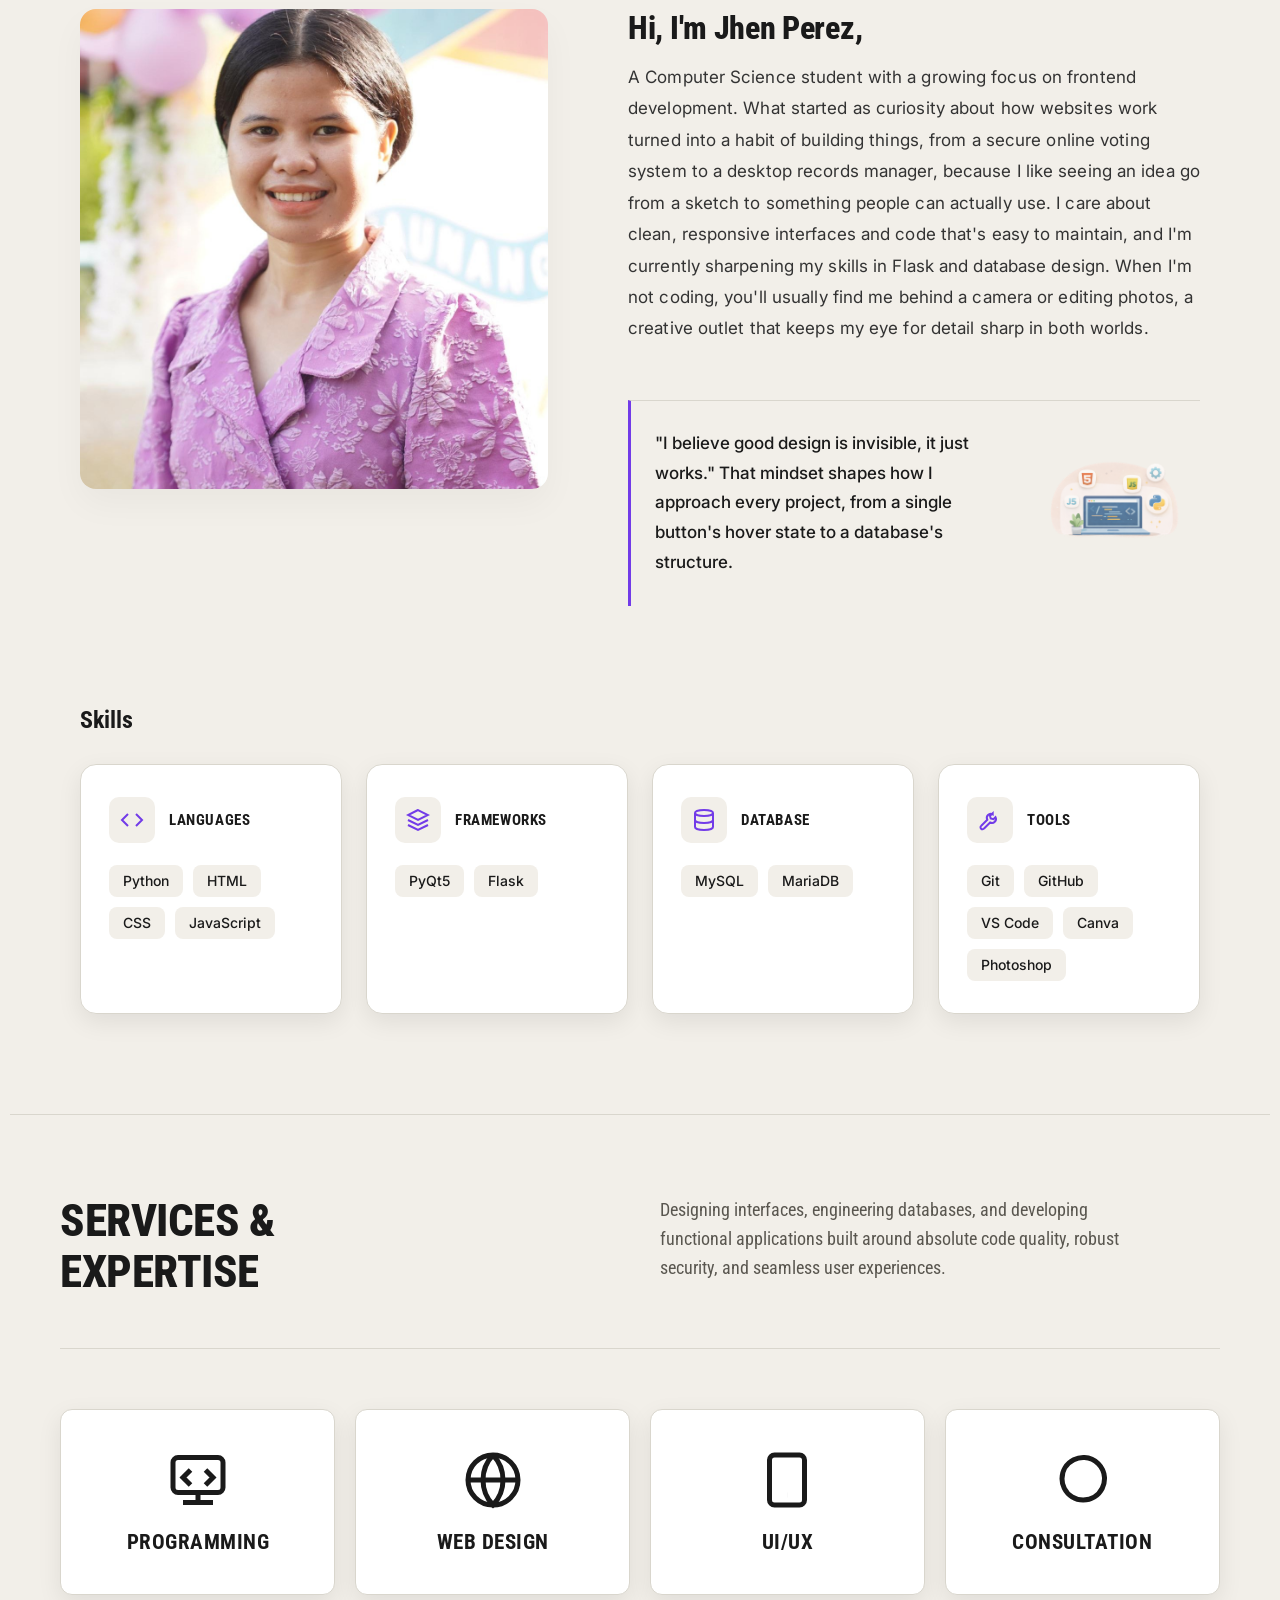
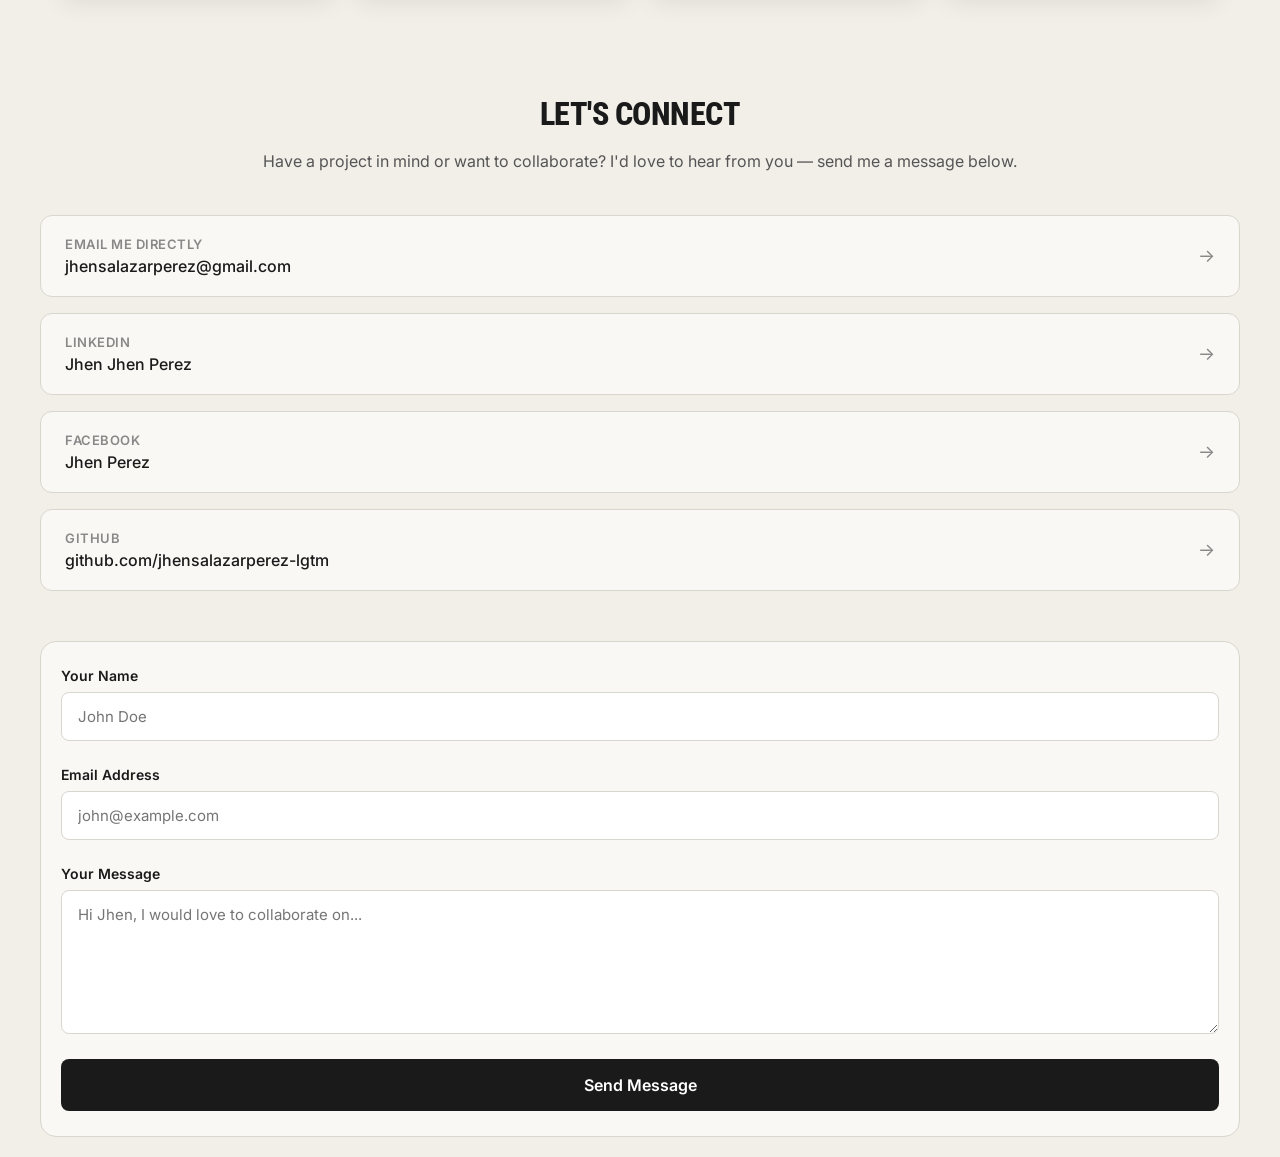
==== commit b1f7f511: "Update index.html" ====
--- a/index.html
+++ b/index.html
@@ -58,7 +58,16 @@
       <div id="feature-page" class="feature-page">
         <p class="featured-text">Projects</p>
         <div class="featured-divs">
-          <!-- Card 1: Systems -->
+          <!-- Card 1: Habitly -->
+          <div class="featured-container" data-modal-target="modal-habitly">
+            <div class="card-img-wrapper">
+              <img src="habitly-logo.jpg" class="project-img" alt="Habitly App">
+            </div>
+            <div class="card-meta">
+              <span class="project-name">Habitly</span>
+            </div>
+          </div>
+          <!-- Card 2: Systems -->
           <div class="featured-container" data-modal-target="modal-programming">
             <div class="card-img-wrapper">
               <img src="system-logo.jpg" class="project-img" alt="Systems">
@@ -67,7 +76,7 @@
               <span class="project-name">Systems</span>
             </div>
           </div>
-          <!-- Card 2: Photoshop Edits -->
+          <!-- Card 3: Photoshop Edits -->
           <div class="featured-container" data-modal-target="modal-webdesign">
             <div class="card-img-wrapper">
               <img src="ps-logo.jpg" class="project-img" alt="Photoshop edits">
@@ -76,7 +85,7 @@
               <span class="project-name">Photoshop edits</span>
             </div>
           </div>
-          <!-- Card 3: Photography -->
+          <!-- Card 4: Photography -->
           <div class="featured-container" data-modal-target="modal-photography">
             <div class="card-img-wrapper">
               <img src="photography.jpg" class="project-img" alt="Photography Collection">
@@ -342,6 +351,19 @@
         <img src="8f628cf5-7db2-4237-9ac7-83b0b125e47b.jpg" class="gallery-item" alt="Sunlit green leaves photographed from below">
         <img src="bff3ba85-1c34-45e5-9a92-c72c7c67280d.jpg" class="gallery-item" alt="Macro shot of leaf veins and texture">
       </div>
+    </div>
+  </div>
+
+  <!-- Habitly Modal -->
+  <div id="modal-habitly" class="modal-overlay">
+    <div class="modal-box">
+      <span class="close-btn">&times;</span>
+      <h2>Habitly</h2>
+      <p>A full-stack habit-tracking app with user accounts, streak tracking, a weekly progress chart, and optional photo logs for each entry. Built with Flask, SQLite, and vanilla JavaScript, with dark mode and installable PWA support.</p>
+
+      <a href="https://jhensalazarperez.pythonanywhere.com" target="_blank" rel="noopener noreferrer" class="modal-project-link">
+        Try Habitly <span>→</span>
+      </a>
     </div>
   </div>
 
--- a/my_portfolio.css
+++ b/my_portfolio.css
@@ -106,6 +106,36 @@
 @keyframes fadeInScale {
   0% { opacity: 0; transform: translateY(20px); }
   100% { opacity: 1; transform: translateY(0); }
+}
+
+.resume-download-btn {
+  display: inline-flex;
+  align-items: center;
+  gap: 8px;
+  margin-top: 28px;
+  padding: 14px 26px;
+  background-color: #1a1a1a;
+  color: #ffffff;
+  text-decoration: none;
+  font-family: "Roboto Condensed", sans-serif;
+  font-weight: 700;
+  font-size: 14px;
+  text-transform: uppercase;
+  letter-spacing: 0.5px;
+  border-radius: 8px;
+  transition: background-color 0.2s ease, transform 0.2s ease;
+  opacity: 0;
+  animation: fadeInScale 1s cubic-bezier(0.16, 1, 0.3, 1) forwards;
+  animation-delay: 0.15s;
+}
+
+.resume-download-btn:hover {
+  background-color: #333333;
+  transform: translateY(-2px);
+}
+
+.resume-download-btn span {
+  font-size: 15px;
 }
 
 .my_photo {
@@ -414,6 +444,10 @@
     max-width: 100%;
   }
 
+  .intro {
+    text-align: center;
+  }
+
   .photo-frame {
     max-width: 280px;
   }
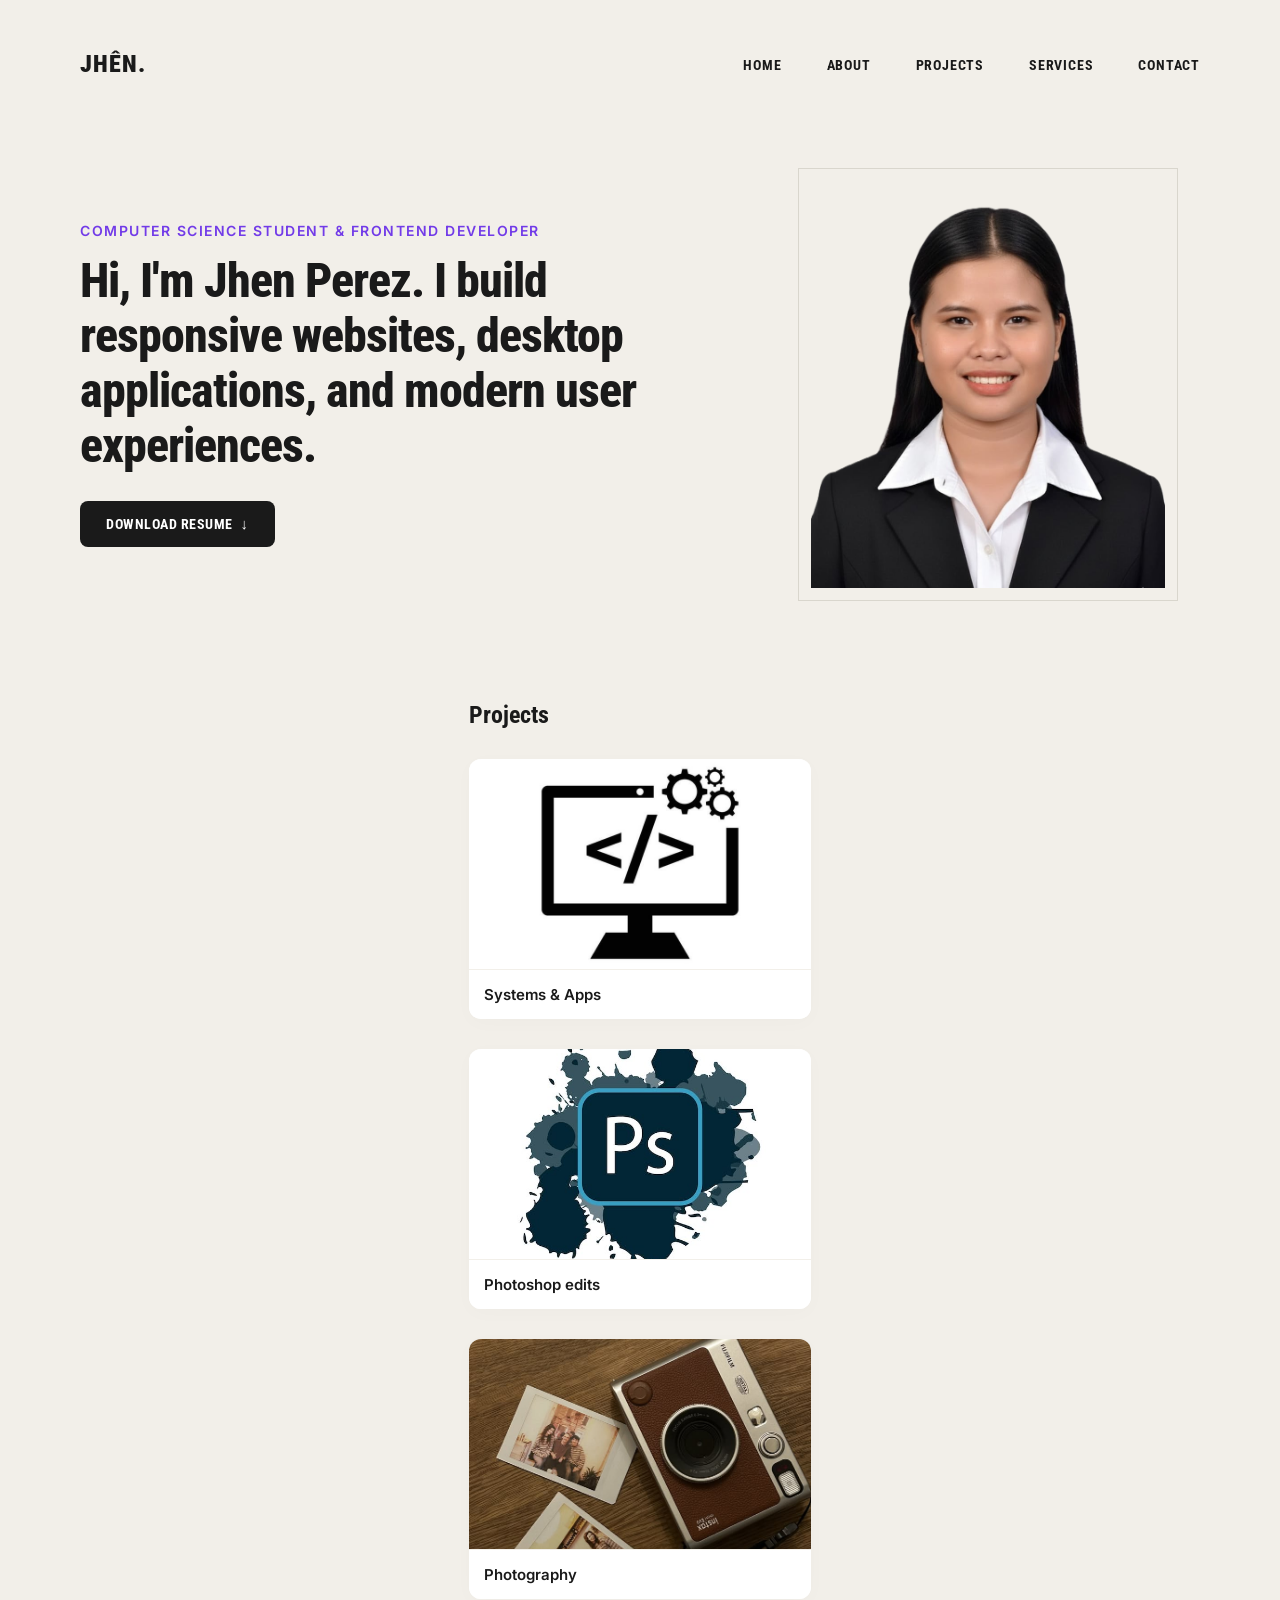
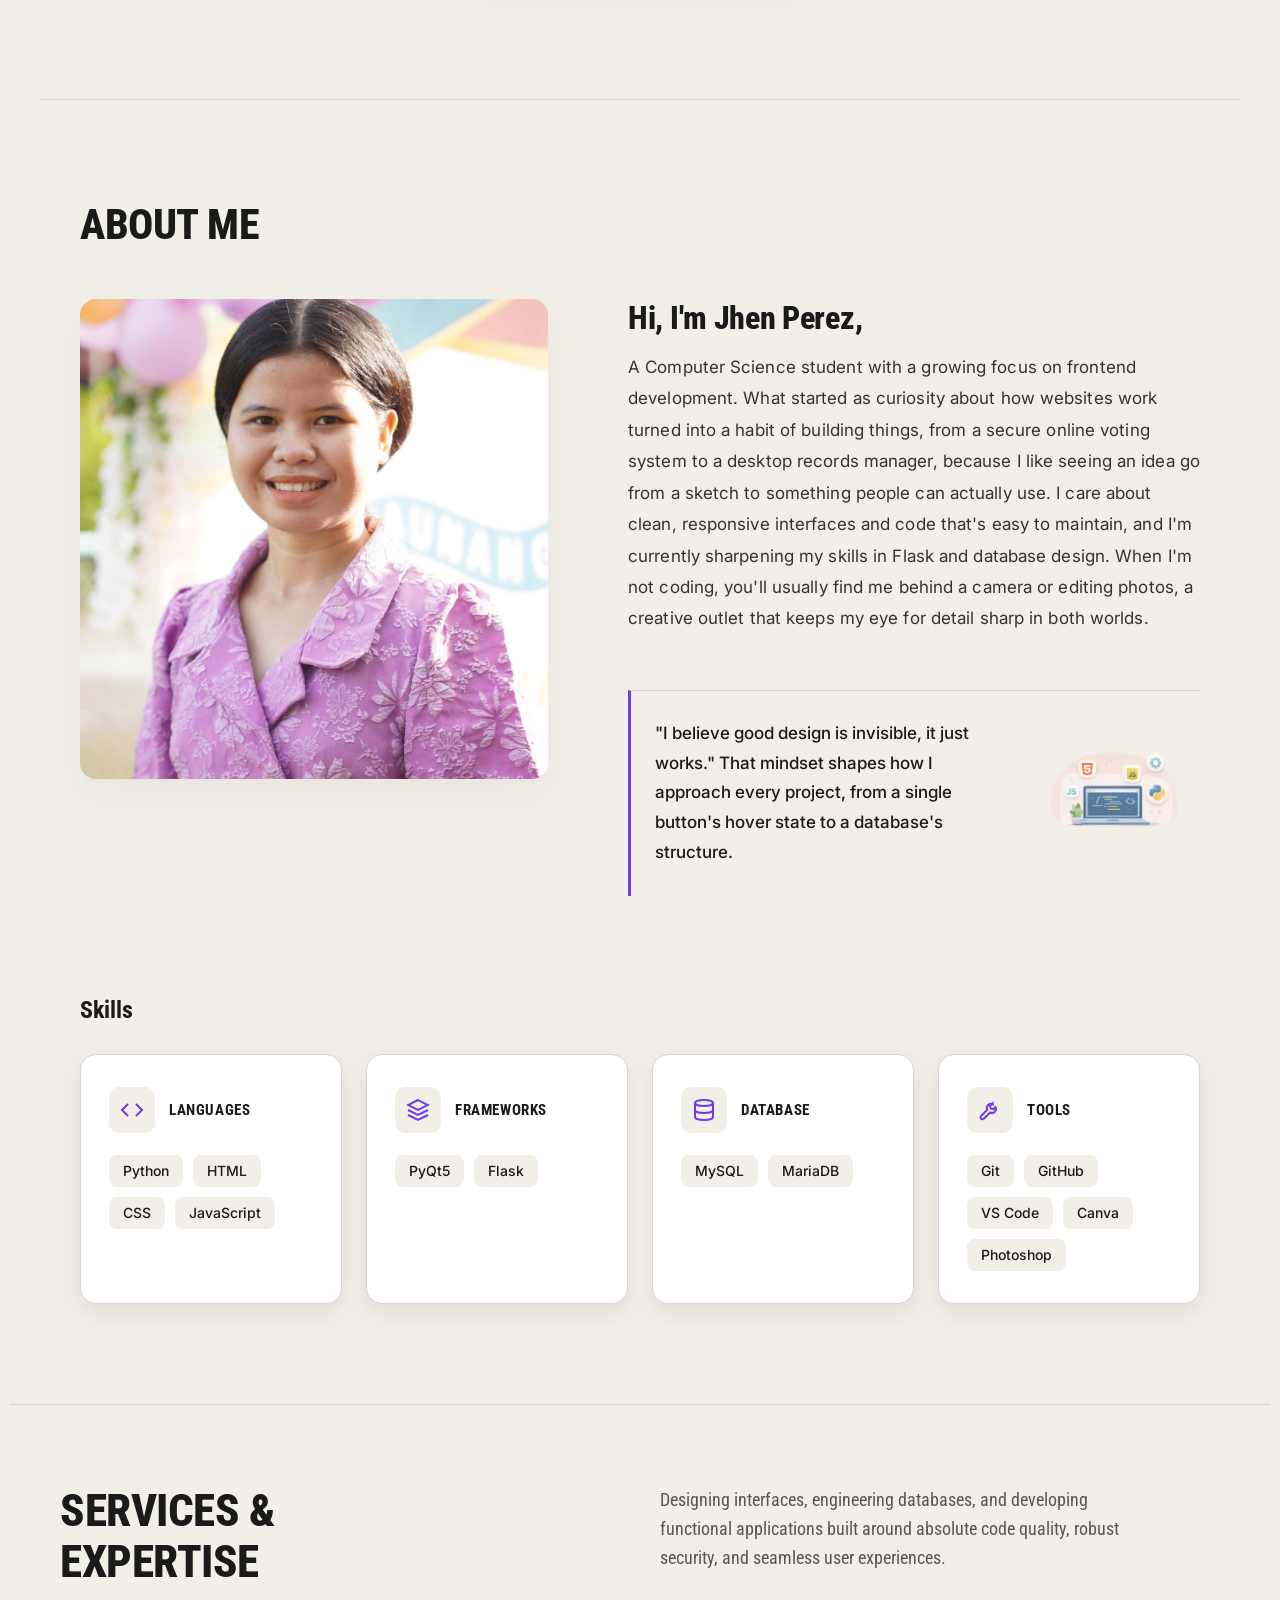
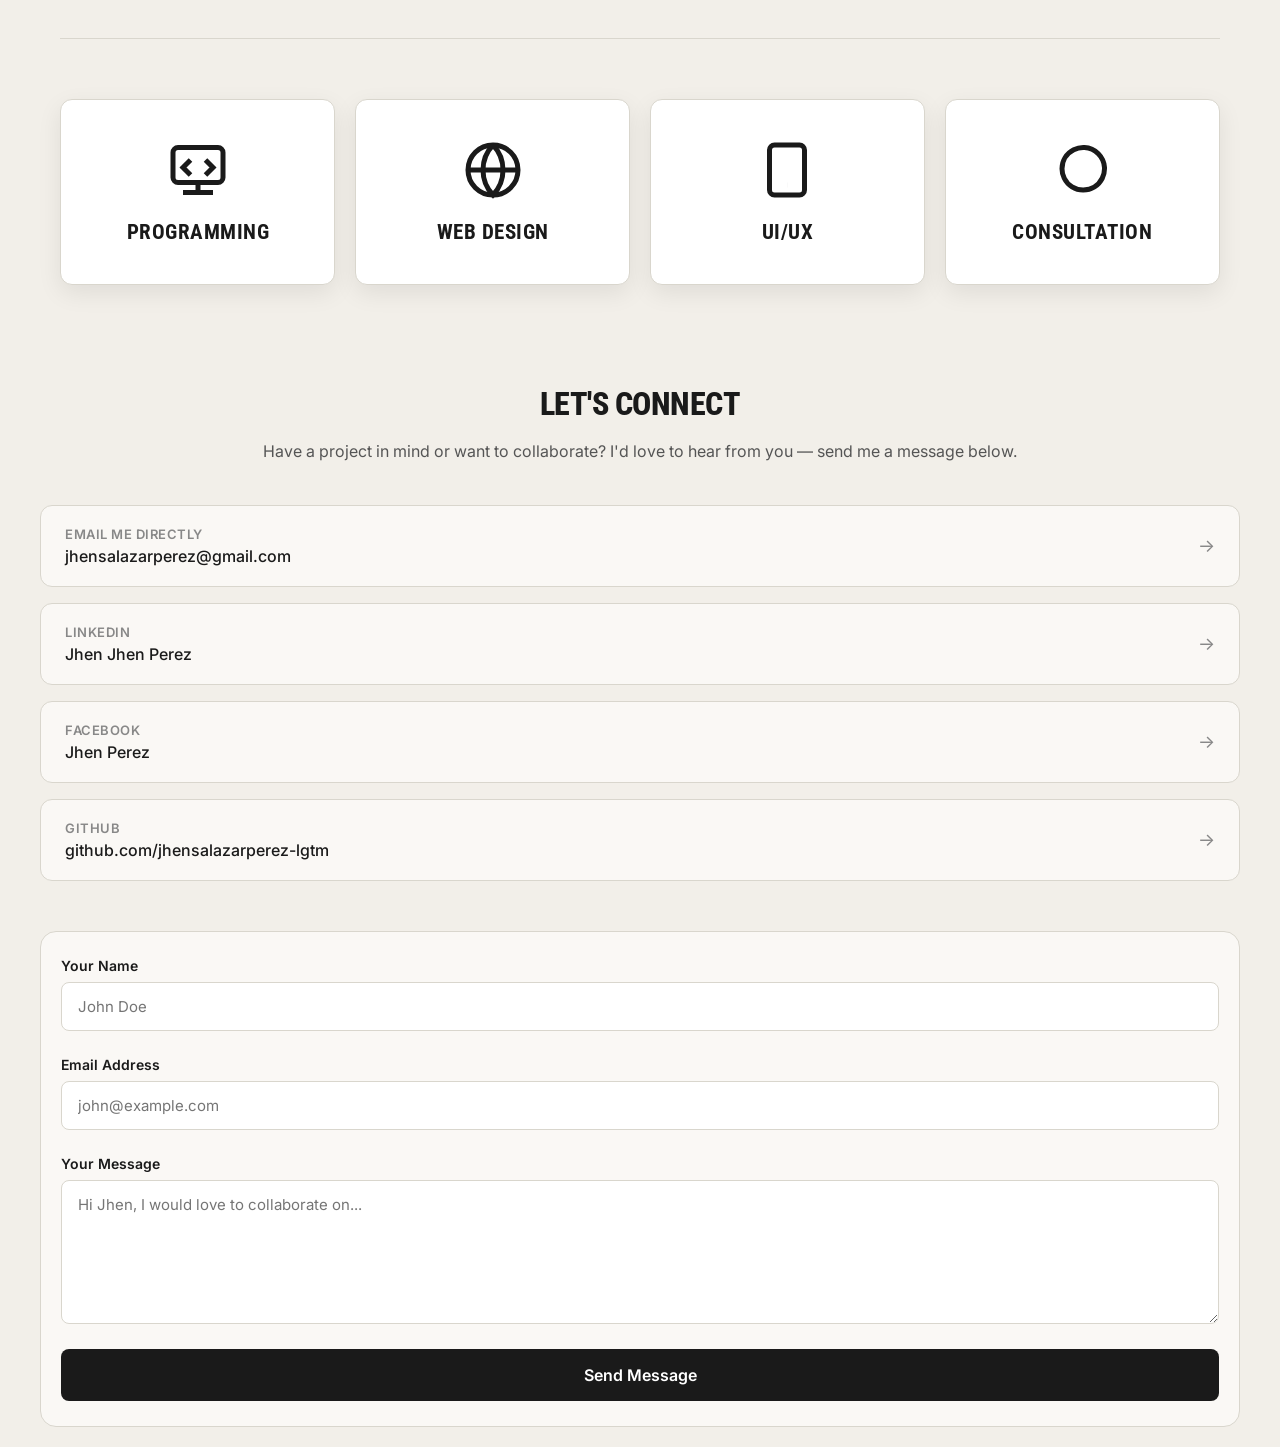
==== commit 1f1bb180: "Update index.html" ====
--- a/index.html
+++ b/index.html
@@ -58,25 +58,16 @@
       <div id="feature-page" class="feature-page">
         <p class="featured-text">Projects</p>
         <div class="featured-divs">
-          <!-- Card 1: Habitly -->
-          <div class="featured-container" data-modal-target="modal-habitly">
-            <div class="card-img-wrapper">
-              <img src="habitly-logo.jpg" class="project-img" alt="Habitly App">
-            </div>
-            <div class="card-meta">
-              <span class="project-name">Habitly</span>
-            </div>
-          </div>
-          <!-- Card 2: Systems -->
+          <!-- Card 1: Systems & Apps -->
           <div class="featured-container" data-modal-target="modal-programming">
             <div class="card-img-wrapper">
-              <img src="system-logo.jpg" class="project-img" alt="Systems">
+              <img src="system-logo.jpg" class="project-img" alt="Systems and Apps">
             </div>
             <div class="card-meta">
-              <span class="project-name">Systems</span>
-            </div>
-          </div>
-          <!-- Card 3: Photoshop Edits -->
+              <span class="project-name">Systems &amp; Apps</span>
+            </div>
+          </div>
+          <!-- Card 2: Photoshop Edits -->
           <div class="featured-container" data-modal-target="modal-webdesign">
             <div class="card-img-wrapper">
               <img src="ps-logo.jpg" class="project-img" alt="Photoshop edits">
@@ -85,7 +76,7 @@
               <span class="project-name">Photoshop edits</span>
             </div>
           </div>
-          <!-- Card 4: Photography -->
+          <!-- Card 3: Photography -->
           <div class="featured-container" data-modal-target="modal-photography">
             <div class="card-img-wrapper">
               <img src="photography.jpg" class="project-img" alt="Photography Collection">
@@ -354,28 +345,22 @@
     </div>
   </div>
 
-  <!-- Habitly Modal -->
-  <div id="modal-habitly" class="modal-overlay">
-    <div class="modal-box">
-      <span class="close-btn">&times;</span>
-      <h2>Habitly</h2>
-      <p>A full-stack habit-tracking app with user accounts, streak tracking, a weekly progress chart, and optional photo logs for each entry. Built with Flask, SQLite, and vanilla JavaScript, with dark mode and installable PWA support.</p>
+  <!-- Systems & Apps Modal: Explore Bangkok + Habitly -->
+  <div id="modal-programming" class="modal-overlay">
+    <div class="modal-box">
+      <span class="close-btn">&times;</span>
+      <h2>Systems &amp; Apps</h2>
+
+      <p><strong>Explore Bangkok</strong><br>A fully responsive web platform built to guide users through landmarks, structural highlights, and local insights. Features seamless UI transitions, scannable documentation maps, and modern layouts optimized across desktop and mobile form factors.</p>
+
+      <a href="https://jhensalazarperez-lgtm.github.io/explore-bangkok-site/" target="_blank" rel="noopener noreferrer" class="modal-project-link">
+        Explore Bangkok Site <span>→</span>
+      </a>
+
+      <p style="margin-top: 24px;"><strong>Habitly</strong><br>A full-stack habit-tracking app with user accounts, streak tracking, a weekly progress chart, and optional photo logs for each entry. Built with Flask, SQLite, and vanilla JavaScript, with dark mode and installable PWA support.</p>
 
       <a href="https://jhensalazarperez.pythonanywhere.com" target="_blank" rel="noopener noreferrer" class="modal-project-link">
         Try Habitly <span>→</span>
-      </a>
-    </div>
-  </div>
-
-  <!-- Systems Modal Featuring Explore Bangkok -->
-  <div id="modal-programming" class="modal-overlay">
-    <div class="modal-box">
-      <span class="close-btn">&times;</span>
-      <h2>Featured Web System</h2>
-      <p>A fully responsive web platform built to guide users through landmarks, structural highlights, and local insights. Features seamless UI transitions, scannable documentation maps, and modern layouts optimized across desktop and mobile form factors.</p>
-      
-      <a href="https://jhensalazarperez-lgtm.github.io/explore-bangkok-site/" target="_blank" rel="noopener noreferrer" class="modal-project-link">
-        Explore Bangkok Site <span>→</span>
       </a>
     </div>
   </div>
--- a/my_portfolio.css
+++ b/my_portfolio.css
@@ -174,7 +174,7 @@
 
 .featured-divs {
   display: grid;
-  grid-template-columns: repeat(3, 1fr);
+  grid-template-columns: repeat(auto-fit, minmax(240px, 1fr));
   gap: 30px;
 }
 
